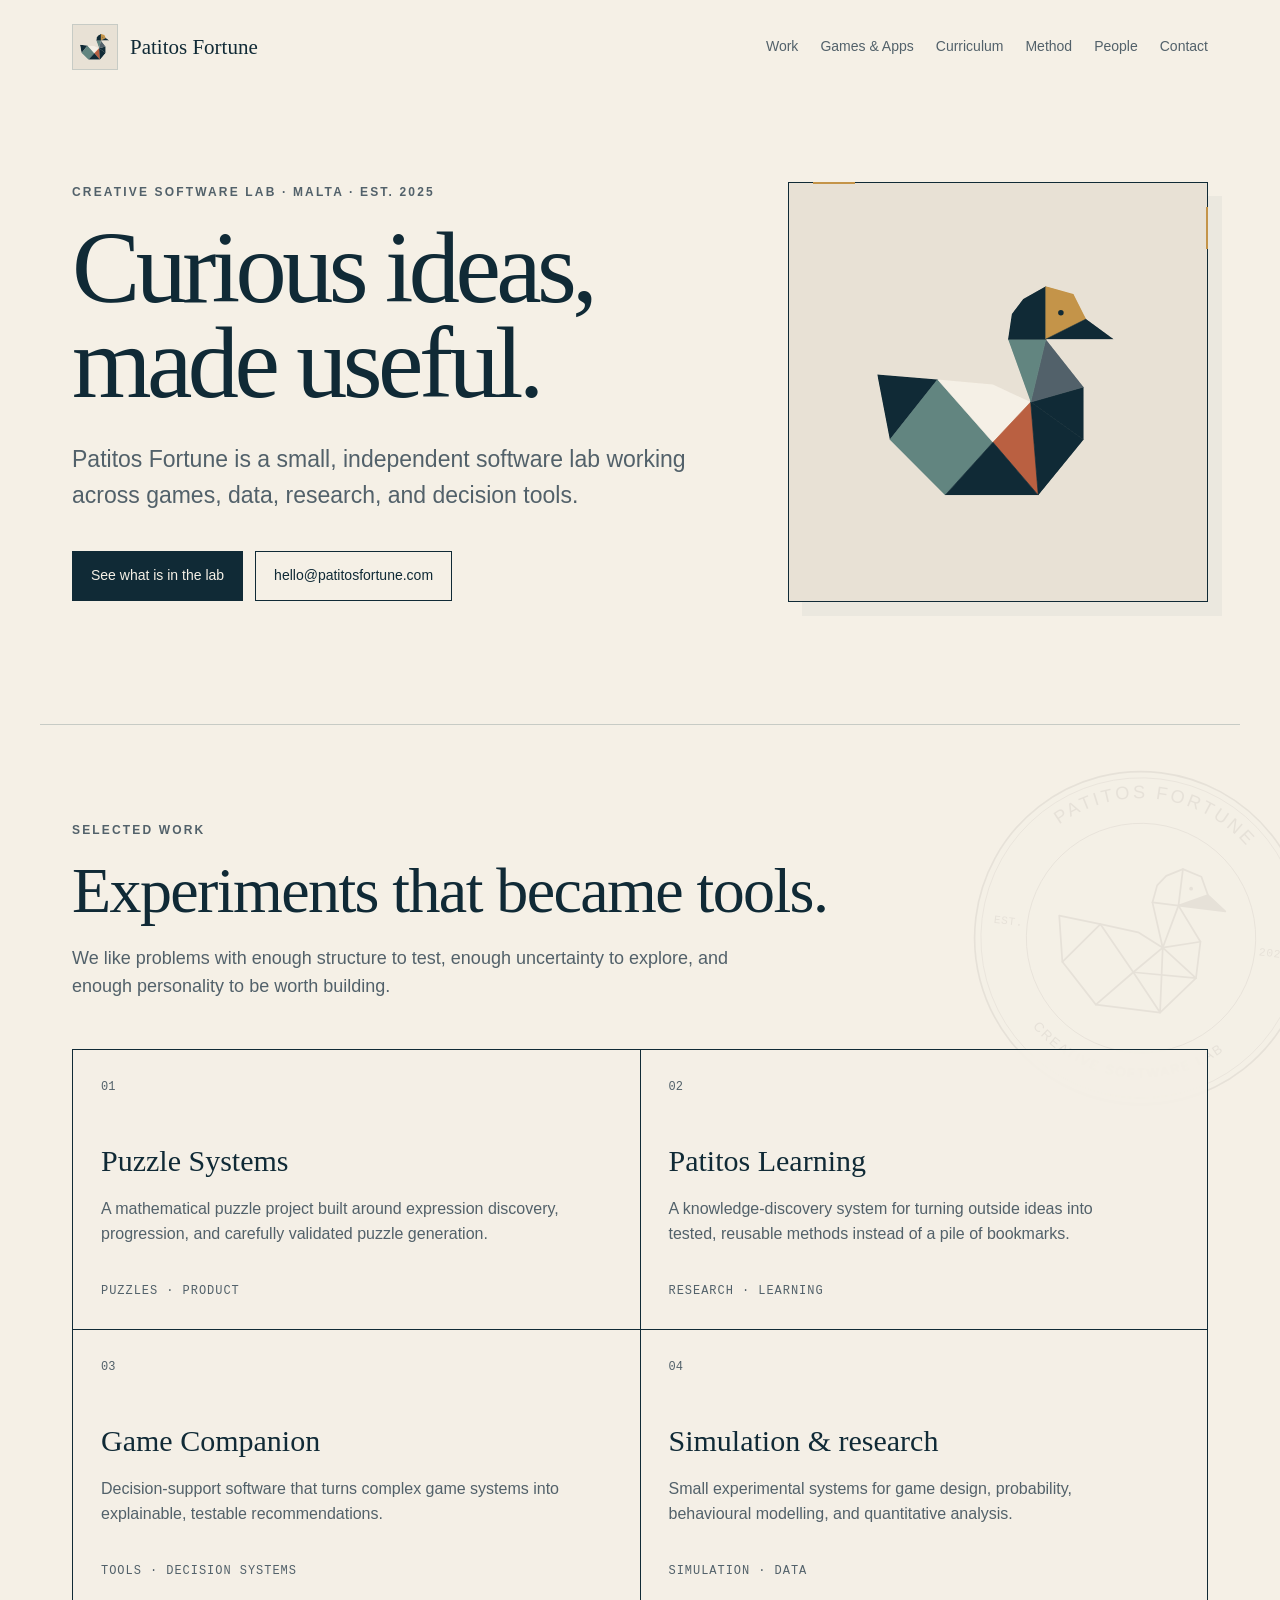
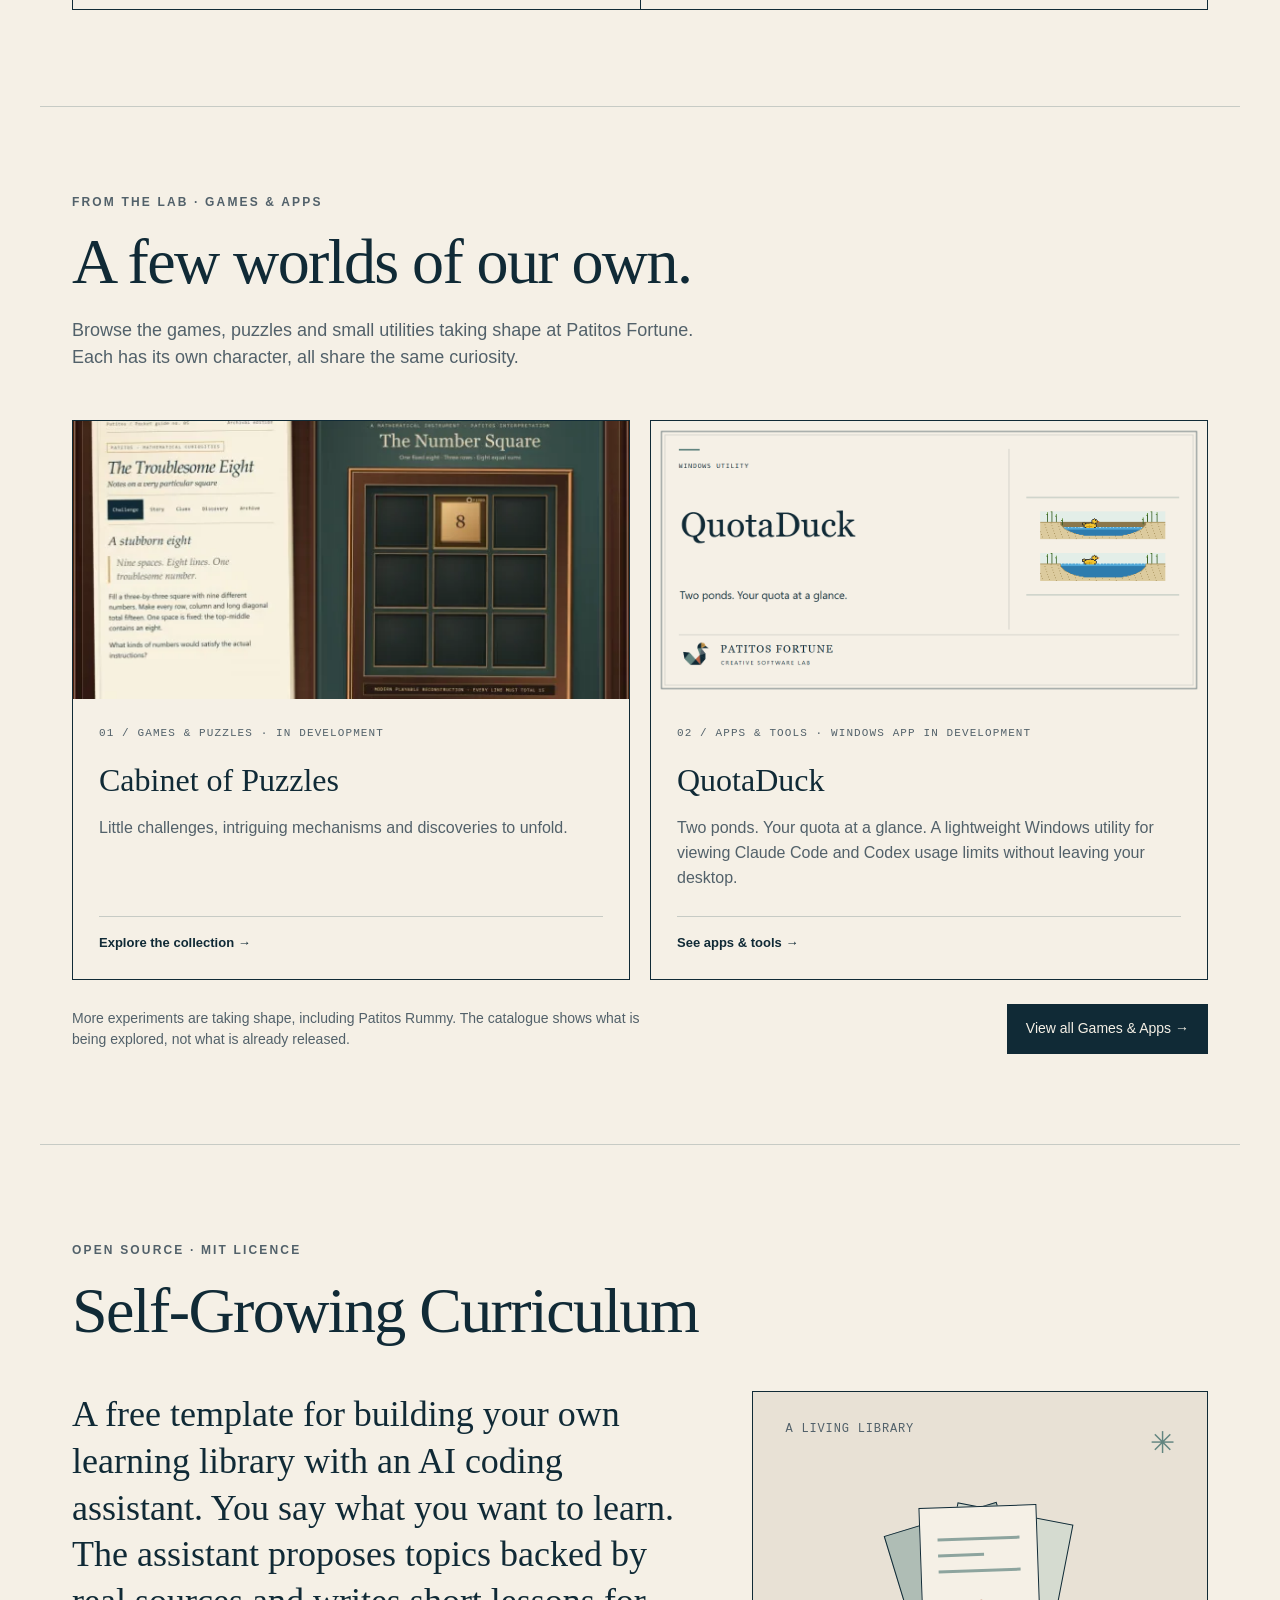
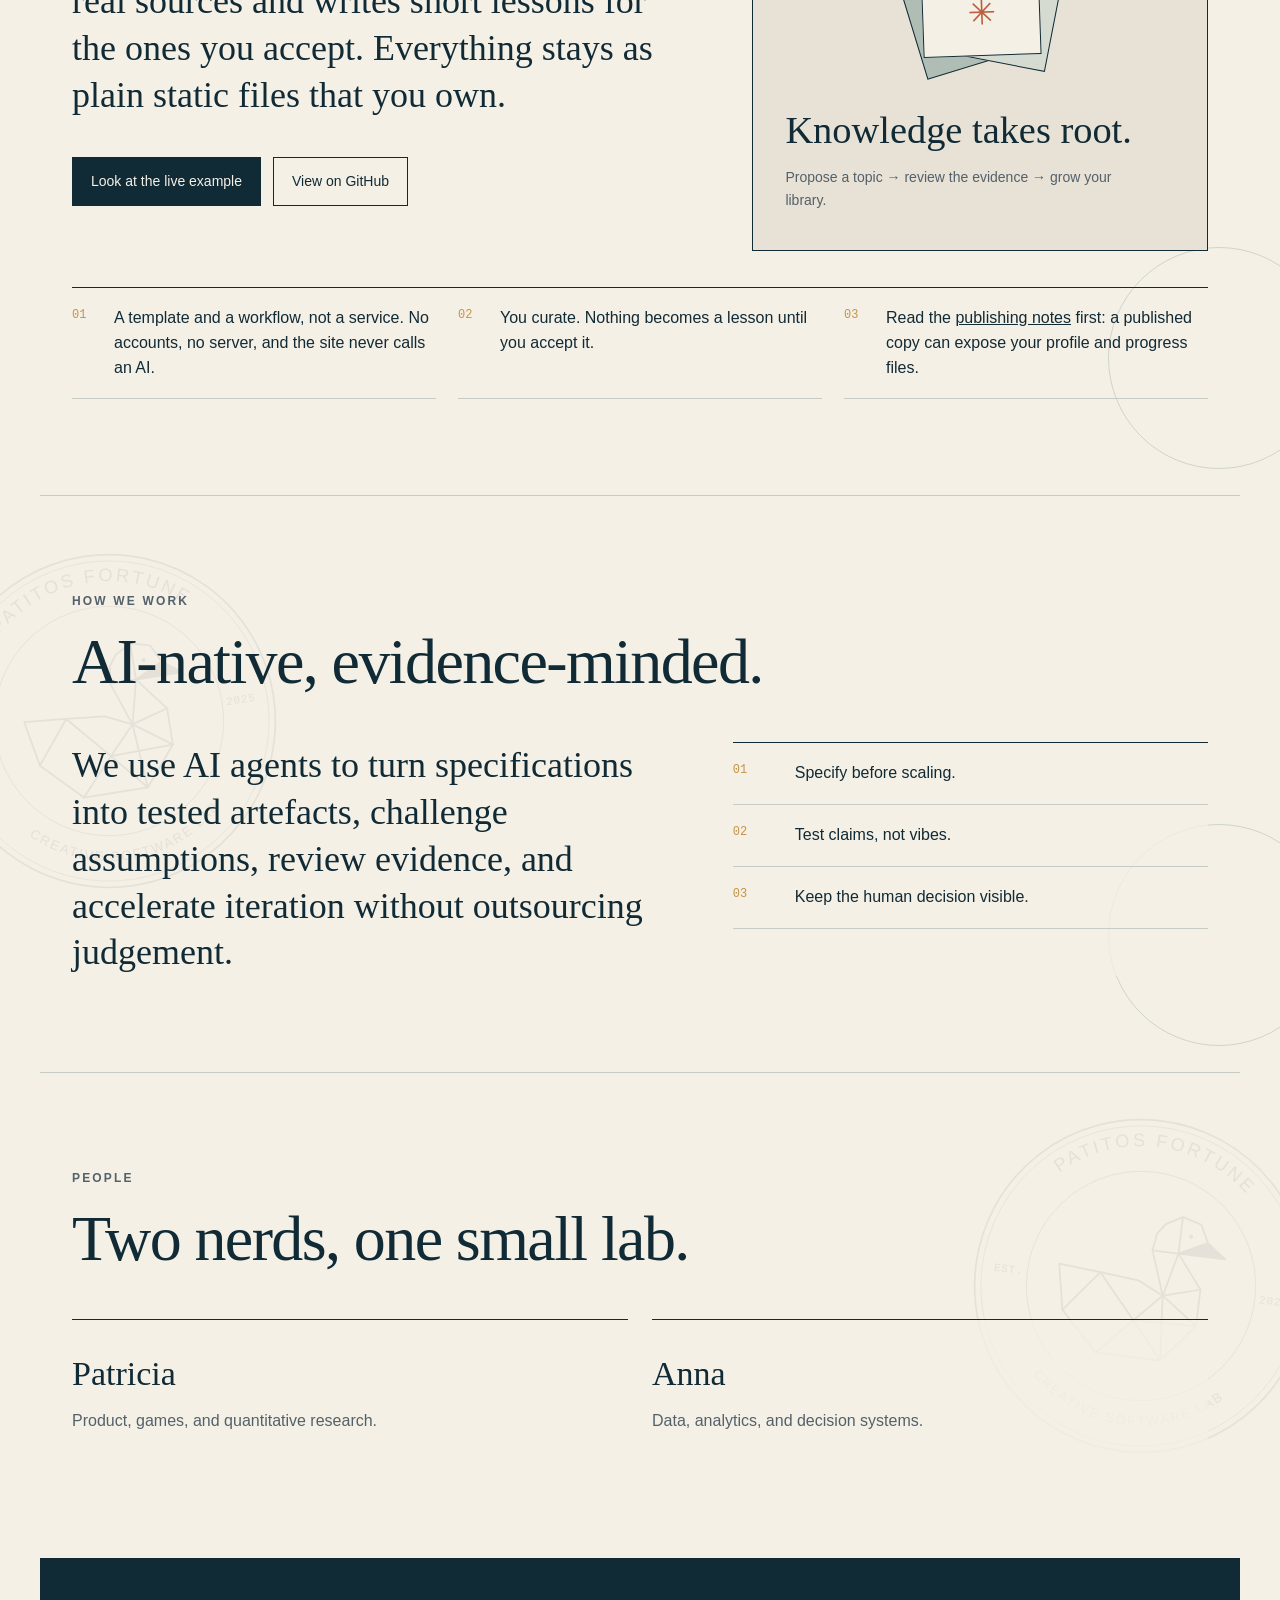
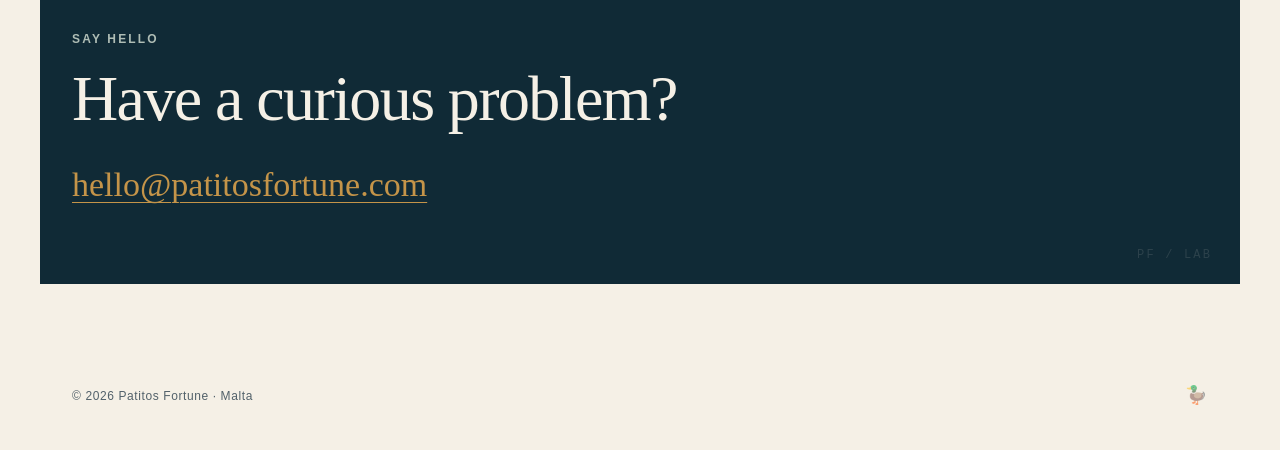
==== index.html @ 30dcc767 "M2-B: project artwork on Games & Apps cards, Windows-specific QuotaDuck wording - Replace the CSS pl" ====
<!DOCTYPE html>
<html lang="en">
<head>
    <meta charset="UTF-8">
    <meta name="viewport" content="width=device-width, initial-scale=1.0">
    <meta name="description" content="Patitos Fortune is a small independent software lab exploring curious ideas and turning them into useful software.">
    <meta name="theme-color" content="#F5F0E6">

    <title>Patitos Fortune — Creative Software Lab</title>

    <link rel="icon" href="assets/geometric-duck.svg" type="image/svg+xml">
    <link rel="stylesheet" href="style.css">
</head>

<body>
    <a class="skip-link" href="#top">Skip to content</a>

    <header class="site-header">
        <a class="brand" href="#top" aria-label="Patitos Fortune home">
            <span class="brand-mark">
                <img src="assets/geometric-duck.svg" alt="" width="48" height="48">
            </span>
            <span>Patitos Fortune</span>
        </a>

        <nav aria-label="Primary navigation">
            <a href="#work">Work</a>
            <a href="games/">Games &amp; Apps</a>
            <a href="#curriculum">Curriculum</a>
            <a href="#method">Method</a>
            <a href="#people">People</a>
            <a href="mailto:hello@patitosfortune.com">Contact</a>
        </nav>
    </header>

    <main id="top">
        <section class="hero">
            <div class="hero-copy">
                <p class="eyebrow">Creative Software Lab · Malta · Est. 2025</p>

                <h1>Curious ideas,<br>made useful.</h1>

                <p class="lede">
                    Patitos Fortune is a small, independent software lab working across
                    games, data, research, and decision tools.
                </p>

                <div class="hero-actions">
                    <a class="button primary" href="#work">See what is in the lab</a>
                    <a class="button secondary" href="mailto:hello@patitosfortune.com">hello@patitosfortune.com</a>
                </div>
            </div>

            <div class="hero-mark" aria-hidden="true">
                <img src="assets/geometric-duck.svg" alt="" width="320" height="320">
            </div>
        </section>

        <section class="section section-branded" id="work">
            <img class="section-stamp" src="assets/round-stamp.svg" alt="" aria-hidden="true">

            <div class="section-heading">
                <p class="eyebrow">Selected work</p>
                <h2>Experiments that became tools.</h2>
                <p>
                    We like problems with enough structure to test, enough uncertainty to explore,
                    and enough personality to be worth building.
                </p>
            </div>

            <div class="project-grid">
                <article class="project-card">
                    <span class="project-index">01</span>
                    <h3>Puzzle Systems</h3>
                    <p>
                        A mathematical puzzle project built around expression discovery,
                        progression, and carefully validated puzzle generation.
                    </p>
                    <span class="project-tag">Puzzles · Product</span>
                </article>

                <article class="project-card">
                    <span class="project-index">02</span>
                    <h3>Patitos Learning</h3>
                    <p>
                        A knowledge-discovery system for turning outside ideas into
                        tested, reusable methods instead of a pile of bookmarks.
                    </p>
                    <span class="project-tag">Research · Learning</span>
                </article>

                <article class="project-card">
                    <span class="project-index">03</span>
                    <h3>Game Companion</h3>
                    <p>
                        Decision-support software that turns complex game systems into
                        explainable, testable recommendations.
                    </p>
                    <span class="project-tag">Tools · Decision systems</span>
                </article>

                <article class="project-card">
                    <span class="project-index">04</span>
                    <h3>Simulation &amp; research</h3>
                    <p>
                        Small experimental systems for game design, probability,
                        behavioural modelling, and quantitative analysis.
                    </p>
                    <span class="project-tag">Simulation · Data</span>
                </article>
            </div>
        </section>

        <section class="section product-feature" id="products" aria-labelledby="product-feature-title">
            <div class="section-heading">
                <p class="eyebrow">From the lab · Games &amp; apps</p>
                <h2 id="product-feature-title">A few worlds of our own.</h2>
                <p>
                    Browse the games, puzzles and small utilities taking shape at Patitos Fortune.
                    Each has its own character, all share the same curiosity.
                </p>
            </div>

            <div class="feature-grid">
                <a class="feature-card" href="games/#games">
                    <div class="feature-art">
                        <img src="assets/projects/cabinet-of-puzzles/cabinet-booklet-board-560x280.webp"
                             srcset="assets/projects/cabinet-of-puzzles/cabinet-booklet-board-560x280.webp 560w, assets/projects/cabinet-of-puzzles/cabinet-booklet-board-1120x560.webp 1120w"
                             sizes="(max-width: 560px) 100vw, (max-width: 1200px) 50vw, 560px"
                             width="1120" height="560" loading="lazy" decoding="async" alt="">
                    </div>
                    <div class="feature-body">
                        <span class="feature-meta">01 / Games &amp; puzzles · In development</span>
                        <h3>Cabinet of Puzzles</h3>
                        <p>Little challenges, intriguing mechanisms and discoveries to unfold.</p>
                        <span class="feature-action">Explore the collection <span aria-hidden="true">→</span></span>
                    </div>
                </a>

                <a class="feature-card" href="games/#tools">
                    <div class="feature-art">
                        <img src="assets/projects/quotaduck/quotaduck-social.png"
                             width="1280" height="640" loading="lazy" decoding="async" alt="">
                    </div>
                    <div class="feature-body">
                        <span class="feature-meta">02 / Apps &amp; tools · Windows app in development</span>
                        <h3>QuotaDuck</h3>
                        <p>Two ponds. Your quota at a glance. A lightweight Windows utility for viewing Claude Code and Codex usage limits without leaving your desktop.</p>
                        <span class="feature-action">See apps &amp; tools <span aria-hidden="true">→</span></span>
                    </div>
                </a>
            </div>

            <div class="feature-footer">
                <p>
                    More experiments are taking shape, including Patitos Rummy. The catalogue shows
                    what is being explored, not what is already released.
                </p>
                <a class="button primary" href="games/">View all Games &amp; Apps <span aria-hidden="true">&nbsp;→</span></a>
            </div>
        </section>

        <section class="section section-branded method curriculum-section" id="curriculum">
            <div class="section-heading">
                <p class="eyebrow">Open source · MIT licence</p>
                <h2>Self-Growing Curriculum</h2>
            </div>

            <div class="curriculum-layout">
                <div>
                    <p class="method-lede">
                        A free template for building your own learning library with an AI coding
                        assistant. You say what you want to learn. The assistant proposes topics
                        backed by real sources and writes short lessons for the ones you accept.
                        Everything stays as plain static files that you own.
                    </p>

                    <div class="hero-actions">
                        <a class="button primary" href="https://patitosfortune.github.io/self-growing-personal-curriculum/" rel="noopener">Look at the live example</a>
                        <a class="button secondary" href="https://github.com/PatitosFortune/self-growing-personal-curriculum" rel="noopener">View on GitHub</a>
                    </div>
                </div>

                <div class="curriculum-art">
                    <div class="curriculum-art-header">
                        <span class="curriculum-overline">A living library</span>
                        <span class="curriculum-leaf" aria-hidden="true">✳</span>
                    </div>
                    <div class="curriculum-motif" aria-hidden="true">
                        <span class="motif-page page-back"></span>
                        <span class="motif-page page-middle"></span>
                        <span class="motif-page page-front">
                            <span class="motif-rule"></span>
                            <span class="motif-rule short"></span>
                            <span class="motif-rule"></span>
                            <span class="motif-seed">✳</span>
                        </span>
                    </div>
                    <p class="curriculum-art-title">Knowledge takes root.</p>
                    <p class="curriculum-art-subtitle">Propose a topic <span aria-hidden="true">→</span> review the evidence <span aria-hidden="true">→</span> grow your library.</p>
                </div>

                <div class="method-notes" aria-label="What to expect">
                    <div>
                        <span>01</span>
                        <p>A template and a workflow, not a service. No accounts, no server, and the site never calls an AI.</p>
                    </div>
                    <div>
                        <span>02</span>
                        <p>You curate. Nothing becomes a lesson until you accept it.</p>
                    </div>
                    <div>
                        <span>03</span>
                        <p>Read the <a href="https://github.com/PatitosFortune/self-growing-personal-curriculum/blob/main/docs/publishing.md" rel="noopener">publishing notes</a> first: a published copy can expose your profile and progress files.</p>
                    </div>
                </div>
            </div>
        </section>

        <section class="section section-branded method" id="method">
            <img class="section-stamp section-stamp-left" src="assets/round-stamp.svg" alt="" aria-hidden="true">

            <div class="section-heading">
                <p class="eyebrow">How we work</p>
                <h2>AI-native, evidence-minded.</h2>
            </div>

            <div class="method-layout">
                <p class="method-lede">
                    We use AI agents to turn specifications into tested artefacts,
                    challenge assumptions, review evidence, and accelerate iteration
                    without outsourcing judgement.
                </p>

                <div class="method-notes" aria-label="Working principles">
                    <div>
                        <span>01</span>
                        <p>Specify before scaling.</p>
                    </div>
                    <div>
                        <span>02</span>
                        <p>Test claims, not vibes.</p>
                    </div>
                    <div>
                        <span>03</span>
                        <p>Keep the human decision visible.</p>
                    </div>
                </div>
            </div>
        </section>

        <section class="section section-branded people" id="people">
            <img class="section-stamp" src="assets/round-stamp.svg" alt="" aria-hidden="true">

            <div class="section-heading">
                <p class="eyebrow">People</p>
                <h2>Two nerds, one small lab.</h2>
            </div>

            <div class="people-grid">
                <article>
                    <h3>Patricia</h3>
                    <p>Product, games, and quantitative research.</p>
                </article>

                <article>
                    <h3>Anna</h3>
                    <p>Data, analytics, and decision systems.</p>
                </article>
            </div>
        </section>

        <section class="contact-band">
            <p class="eyebrow">Say hello</p>
            <h2>Have a curious problem?</h2>
            <a href="mailto:hello@patitosfortune.com">hello@patitosfortune.com</a>
        </section>
    </main>

    <footer>
        <span>© 2026 Patitos Fortune · Malta</span>
        <a class="hatch-link" href="hatch/" aria-label="Visit the original Patitos Fortune launch page" title="The original hatchling">🦆</a>
    </footer>

    <!-- Cloudflare Web Analytics -->
    <script
        type="module"
        src="https://static.cloudflareinsights.com/beacon.min.js"
        data-cf-beacon='{"token": "70a8d113a5ee4e5bb79f6a483252250e"}'>
    </script>
    <!-- End Cloudflare Web Analytics -->
</body>
</html>
---- style.css ----
:root {
    --ink: #102A36;
    --paper: #F5F0E6;
    --sage: #628580;
    --mist: #AFBDB5;
    --ochre: #C49449;
    --rust: #BA6041;
    --slate: #52616A;
    --rule: #C7CBC5;
    --paper-deep: #E8E1D5;
}

* {
    box-sizing: border-box;
}

html {
    scroll-behavior: smooth;
}

body {
    margin: 0;
    background: var(--paper);
    color: var(--ink);
    font-family: "Segoe UI", Arial, Helvetica, sans-serif;
    line-height: 1.55;
}

a {
    color: inherit;
}

a:focus-visible {
    outline: 3px solid var(--rust);
    outline-offset: 4px;
}

.skip-link {
    position: absolute;
    top: -90px;
    left: 12px;
    z-index: 10;
    padding: 12px;
    background: var(--paper);
}

.skip-link:focus {
    top: 12px;
}

.site-header {
    max-width: 1200px;
    margin: 0 auto;
    padding: 24px 32px;
    display: flex;
    align-items: center;
    justify-content: space-between;
    gap: 24px;
}

.brand {
    display: inline-flex;
    align-items: center;
    gap: 12px;
    text-decoration: none;
    font-family: Georgia, "Times New Roman", serif;
    font-size: 21px;
}

.brand-mark {
    width: 46px;
    height: 46px;
    display: grid;
    place-items: center;
    background: var(--paper-deep);
    border: 1px solid var(--rule);
}

.brand img {
    width: 40px;
    height: 40px;
}

nav {
    display: flex;
    flex-wrap: wrap;
    justify-content: flex-end;
    gap: 22px;
}

nav a {
    text-decoration: none;
    color: var(--slate);
    font-size: 14px;
}

nav a:hover,
nav a:focus-visible,
nav a[aria-current="page"] {
    color: var(--ink);
}

nav a[aria-current="page"] {
    text-decoration: underline;
    text-decoration-thickness: 1px;
    text-underline-offset: 6px;
}

main {
    overflow: hidden;
}

.hero {
    max-width: 1200px;
    min-height: 70vh;
    margin: 0 auto;
    padding: 76px 32px 110px;
    display: grid;
    grid-template-columns: minmax(0, 1.15fr) minmax(300px, 0.85fr);
    align-items: center;
    gap: 64px;
}

.eyebrow {
    margin: 0 0 18px;
    color: var(--slate);
    font-size: 12px;
    font-weight: 600;
    letter-spacing: 0.18em;
    text-transform: uppercase;
}

h1,
h2,
h3 {
    font-family: Georgia, "Times New Roman", serif;
    font-weight: 400;
}

h1 {
    max-width: 780px;
    margin: 0;
    font-size: clamp(58px, 8vw, 108px);
    line-height: 0.93;
    letter-spacing: -0.045em;
}

.lede {
    max-width: 660px;
    margin: 32px 0 0;
    color: var(--slate);
    font-size: clamp(18px, 2vw, 23px);
}

.hero-actions {
    margin-top: 38px;
    display: flex;
    flex-wrap: wrap;
    gap: 12px;
}

.button {
    min-height: 48px;
    padding: 13px 18px;
    display: inline-flex;
    align-items: center;
    justify-content: center;
    border: 1px solid var(--ink);
    text-decoration: none;
    font-size: 14px;
    transition: transform 140ms ease, background 140ms ease;
}

.button:hover,
.button:focus-visible {
    transform: translateY(-2px);
}

.button.primary {
    background: var(--ink);
    color: var(--paper);
}

.button.secondary {
    background: transparent;
}

.hero-mark {
    justify-self: end;
    width: min(100%, 420px);
    padding: clamp(26px, 4vw, 48px);
    display: grid;
    place-items: center;
    aspect-ratio: 1 / 1;
    border: 1px solid var(--ink);
    background: var(--paper-deep);
    position: relative;
    box-shadow: 14px 14px 0 rgba(16, 42, 54, 0.04);
}

.hero-mark::before,
.hero-mark::after {
    content: "";
    position: absolute;
    background: var(--ochre);
}

.hero-mark::before {
    width: 42px;
    height: 2px;
    top: -1px;
    left: 24px;
}

.hero-mark::after {
    width: 2px;
    height: 42px;
    top: 24px;
    right: -1px;
}

.hero-mark img {
    width: 100%;
    height: auto;
    display: block;
}

.section {
    max-width: 1200px;
    margin: 0 auto;
    padding: 96px 32px;
    border-top: 1px solid var(--rule);
    position: relative;
}

.section-branded {
    isolation: isolate;
}

.section-branded > *:not(.section-stamp) {
    position: relative;
    z-index: 1;
}

.section-stamp {
    position: absolute;
    z-index: 0;
    width: clamp(220px, 28vw, 360px);
    height: auto;
    right: -80px;
    top: 34px;
    opacity: 0.065;
    pointer-events: none;
    transform: rotate(7deg);
    filter: grayscale(1);
}

.section-stamp-left {
    right: auto;
    left: -110px;
    top: 46px;
    transform: rotate(-9deg);
}

.section-heading {
    max-width: 760px;
    margin-bottom: 48px;
}

.section-heading h2,
.contact-band h2 {
    margin: 0;
    font-size: clamp(38px, 5vw, 64px);
    line-height: 1.02;
    letter-spacing: -0.025em;
}

.section-heading > p:last-child {
    max-width: 660px;
    margin: 22px 0 0;
    color: var(--slate);
    font-size: 18px;
}

.project-grid {
    display: grid;
    grid-template-columns: repeat(2, minmax(0, 1fr));
    border-top: 1px solid var(--ink);
    border-left: 1px solid var(--ink);
    background: rgba(245, 240, 230, 0.84);
}

.project-card {
    min-height: 280px;
    padding: 28px;
    display: flex;
    flex-direction: column;
    border-right: 1px solid var(--ink);
    border-bottom: 1px solid var(--ink);
    backdrop-filter: blur(1px);
}

.project-index,
.project-tag {
    color: var(--slate);
    font-family: Consolas, "Liberation Mono", monospace;
    font-size: 12px;
}

.project-card h3 {
    margin: 42px 0 12px;
    font-size: 30px;
}

.project-card p {
    max-width: 470px;
    margin: 0;
    color: var(--slate);
}

.project-tag {
    margin-top: auto;
    padding-top: 28px;
    text-transform: uppercase;
    letter-spacing: 0.08em;
}

.method {
    position: relative;
}

.method::after {
    content: "";
    position: absolute;
    width: 220px;
    height: 220px;
    right: -90px;
    bottom: 26px;
    border: 1px solid var(--mist);
    border-radius: 50%;
    opacity: 0.55;
}

.method-layout {
    display: grid;
    grid-template-columns: 1.1fr 0.9fr;
    gap: 80px;
}

.method-lede {
    margin: 0;
    font-family: Georgia, "Times New Roman", serif;
    font-size: clamp(24px, 3vw, 36px);
    line-height: 1.3;
}

.method-notes {
    border-top: 1px solid var(--ink);
    background: rgba(245, 240, 230, 0.78);
}

.method-notes div {
    padding: 18px 0;
    display: grid;
    grid-template-columns: 48px 1fr;
    gap: 14px;
    border-bottom: 1px solid var(--rule);
}

.method-notes span {
    font-family: Consolas, "Liberation Mono", monospace;
    color: var(--ochre);
    font-size: 12px;
}

.method-notes p {
    margin: 0;
}

.people-grid {
    display: grid;
    grid-template-columns: repeat(2, minmax(0, 1fr));
    gap: 24px;
}

.people-grid article {
    padding: 28px 0;
    border-top: 1px solid var(--ink);
    background: rgba(245, 240, 230, 0.72);
}

.people-grid h3 {
    margin: 0 0 8px;
    font-size: 34px;
}

.people-grid p {
    margin: 0;
    color: var(--slate);
}

.contact-band {
    max-width: 1200px;
    margin: 0 auto 72px;
    padding: 72px 32px;
    background: var(--ink);
    color: var(--paper);
    position: relative;
}

.contact-band::after {
    content: "PF / LAB";
    position: absolute;
    right: 28px;
    bottom: 20px;
    color: rgba(245, 240, 230, 0.12);
    font-family: Consolas, "Liberation Mono", monospace;
    font-size: 12px;
    letter-spacing: 0.18em;
}

.contact-band .eyebrow {
    color: var(--mist);
}

.contact-band a {
    display: inline-block;
    margin-top: 28px;
    color: var(--ochre);
    font-family: Georgia, "Times New Roman", serif;
    font-size: clamp(22px, 3vw, 34px);
    text-decoration-thickness: 1px;
    text-underline-offset: 6px;
}

footer {
    max-width: 1200px;
    margin: 0 auto;
    padding: 26px 32px 40px;
    display: flex;
    align-items: center;
    justify-content: space-between;
    gap: 18px;
    color: var(--slate);
    font-size: 12px;
    letter-spacing: 0.05em;
}

.hatch-link {
    text-decoration: none;
    font-size: 18px;
    opacity: 0.55;
    transition: opacity 140ms ease, transform 140ms ease;
}

.hatch-link:hover,
.hatch-link:focus-visible {
    opacity: 1;
    transform: rotate(-6deg) translateY(-1px);
}

@media (max-width: 820px) {
    .site-header {
        align-items: flex-start;
        padding: 20px;
    }

    nav {
        gap: 12px 16px;
    }

    .hero {
        min-height: auto;
        padding: 58px 20px 80px;
        grid-template-columns: 1fr;
        gap: 50px;
    }

    .hero-mark {
        justify-self: stretch;
        max-width: 420px;
    }

    .section {
        padding: 72px 20px;
    }

    .project-grid,
    .people-grid,
    .method-layout {
        grid-template-columns: 1fr;
    }

    .method-layout {
        gap: 44px;
    }

    .section-stamp {
        width: 230px;
        right: -105px;
        top: 30px;
    }

    .section-stamp-left {
        left: -115px;
        right: auto;
    }

    .contact-band {
        margin-bottom: 44px;
        padding: 56px 20px;
    }

    footer {
        padding: 22px 20px 34px;
    }
}

@media (max-width: 560px) {
    .site-header {
        flex-direction: column;
    }

    nav {
        width: 100%;
        justify-content: flex-start;
    }

    h1 {
        font-size: clamp(52px, 18vw, 76px);
    }

    .button {
        width: 100%;
    }

    .project-card {
        min-height: 250px;
    }
}

@media (prefers-reduced-motion: reduce) {
    html {
        scroll-behavior: auto;
    }

    *,
    *::before,
    *::after {
        transition-duration: 0.01ms !important;
    }
}

/* Games & Apps homepage preview */
.product-feature {
    padding-top: 86px;
    padding-bottom: 90px;
}

.feature-grid {
    display: grid;
    grid-template-columns: repeat(2, minmax(0, 1fr));
    gap: 20px;
}

.feature-card {
    min-width: 0;
    display: flex;
    flex-direction: column;
    border: 1px solid var(--ink);
    background: var(--paper);
    color: var(--ink);
    text-decoration: none;
    transition: transform 150ms ease, box-shadow 150ms ease;
}

.feature-card:hover,
.feature-card:focus-visible {
    transform: translateY(-3px);
    box-shadow: 6px 6px 0 rgba(16, 42, 54, 0.12);
}

.feature-art {
    position: relative;
    aspect-ratio: 2 / 1;
    overflow: hidden;
    background: var(--paper-deep);
}

.feature-art img {
    display: block;
    width: 100%;
    height: 100%;
    object-fit: cover;
}

.feature-body {
    padding: 26px;
    flex: 1;
    display: flex;
    flex-direction: column;
}

.feature-meta {
    color: var(--slate);
    font-family: Consolas, "Liberation Mono", monospace;
    font-size: 11px;
    letter-spacing: 0.1em;
    text-transform: uppercase;
}

.feature-body h3 {
    margin: 14px 0 10px;
    font-size: 32px;
}

.feature-body p {
    margin: 0 0 26px;
    color: var(--slate);
}

.feature-action {
    margin-top: auto;
    padding-top: 16px;
    border-top: 1px solid var(--rule);
    font-size: 13px;
    font-weight: 600;
}

.feature-footer {
    margin-top: 24px;
    display: flex;
    align-items: center;
    justify-content: space-between;
    gap: 28px;
}

.feature-footer p {
    max-width: 600px;
    margin: 0;
    color: var(--slate);
    font-size: 14px;
}

/* Self-Growing Curriculum visual panel */
.curriculum-layout {
    display: grid;
    grid-template-columns: minmax(0, 1.15fr) minmax(0, 0.85fr);
    gap: 36px 64px;
    align-items: start;
}

.curriculum-layout > div:first-child {
    grid-column: 1;
    grid-row: 1;
}

.curriculum-art {
    grid-column: 2;
    grid-row: 1;
    min-height: 460px;
    padding: 28px 32px;
    display: flex;
    flex-direction: column;
    position: relative;
    overflow: hidden;
    border: 1px solid var(--ink);
    background: var(--paper-deep);
}

.curriculum-art-header {
    display: flex;
    align-items: flex-start;
    justify-content: space-between;
    gap: 12px;
}

.curriculum-overline {
    color: var(--slate);
    font-family: Consolas, "Liberation Mono", monospace;
    font-size: 12px;
    letter-spacing: 0.07em;
    text-transform: uppercase;
}

.curriculum-leaf {
    color: var(--sage);
    font-family: Georgia, serif;
    font-size: 30px;
}

.curriculum-motif {
    width: min(78%, 240px);
    height: 180px;
    margin: 34px auto 28px;
    position: relative;
}

.motif-page {
    position: absolute;
    top: 5px;
    left: calc(50% - 59px);
    display: block;
    width: 118px;
    height: 150px;
    border: 1px solid var(--ink);
    background: var(--paper);
}

.page-back {
    background: var(--mist);
    transform: rotate(-17deg) translate(-20px, 4px);
}

.page-middle {
    background: #D5DBD0;
    transform: rotate(11deg) translate(22px, 2px);
}

.page-front {
    padding: 30px 17px;
    transform: rotate(-2deg);
}

.motif-rule {
    display: block;
    height: 3px;
    margin-bottom: 13px;
    background: var(--sage);
    opacity: 0.7;
}

.motif-rule.short {
    width: 56%;
}

.motif-seed {
    display: block;
    padding-top: 2px;
    color: var(--rust);
    font-size: 34px;
    text-align: center;
}

.curriculum-art-title {
    margin: 0 0 14px;
    font-family: Georgia, "Times New Roman", serif;
    font-size: clamp(29px, 3vw, 40px);
    line-height: 1.12;
}

.curriculum-art-subtitle {
    max-width: 340px;
    margin: 0;
    color: var(--slate);
    font-size: 14px;
    line-height: 1.65;
}

.curriculum-layout .method-notes {
    grid-column: 1 / -1;
    grid-row: 2;
    display: grid;
    grid-template-columns: repeat(3, minmax(0, 1fr));
    gap: 22px;
    border-top: 1px solid var(--ink);
    background: transparent;
}

.curriculum-layout .method-notes > div {
    grid-template-columns: 28px 1fr;
    align-content: start;
}

@media (max-width: 820px) {
    .feature-footer {
        flex-direction: column;
        align-items: flex-start;
    }

    .curriculum-layout {
        grid-template-columns: 1fr;
        gap: 38px;
    }

    .curriculum-layout > div:first-child,
    .curriculum-art,
    .curriculum-layout .method-notes {
        grid-column: 1;
        grid-row: auto;
    }

    .curriculum-art {
        min-height: 370px;
    }

    .curriculum-layout .method-notes {
        grid-template-columns: 1fr;
        gap: 0;
    }

    .curriculum-layout .method-notes > div {
        padding: 16px 0;
    }
}

@media (max-width: 560px) {
    .feature-grid {
        grid-template-columns: 1fr;
    }

    .feature-footer .button {
        width: 100%;
    }

    .product-feature {
        padding-top: 72px;
        padding-bottom: 72px;
    }

    .curriculum-art {
        min-height: 390px;
        padding: 24px;
    }
}
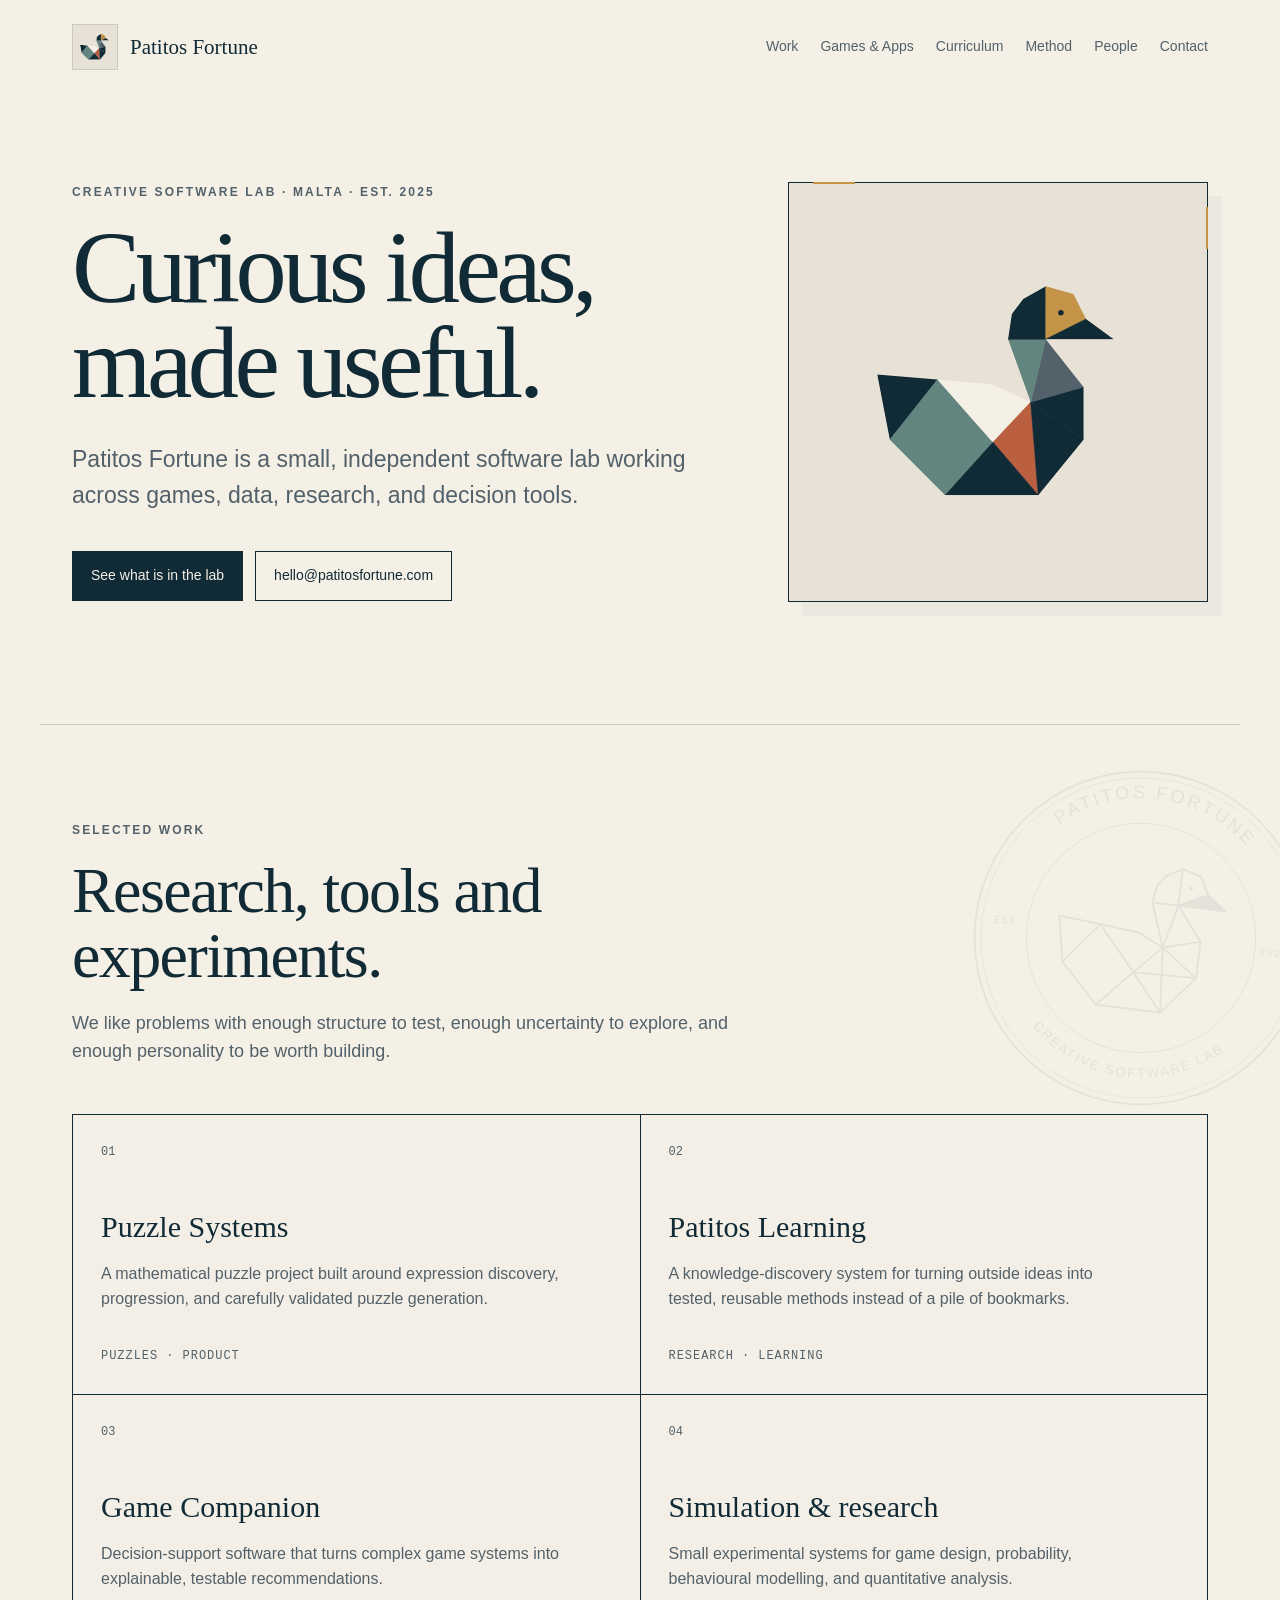
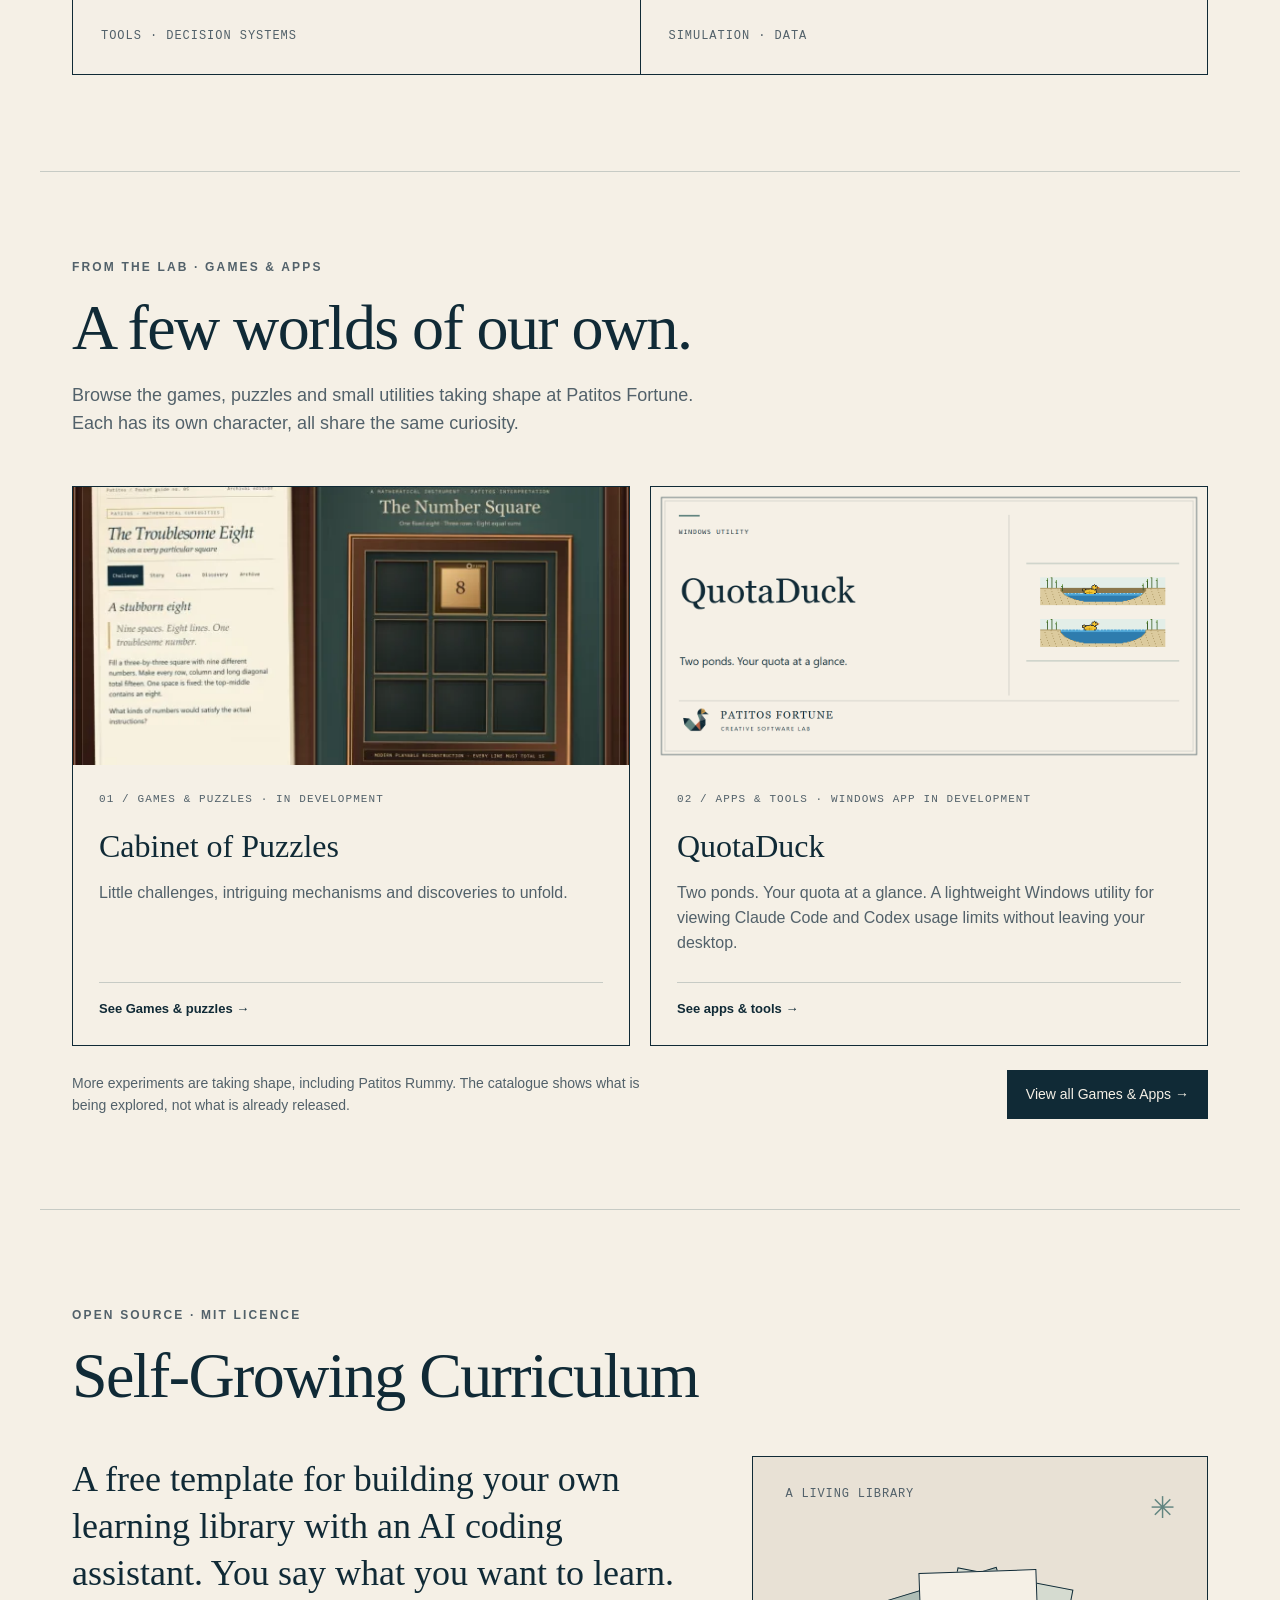
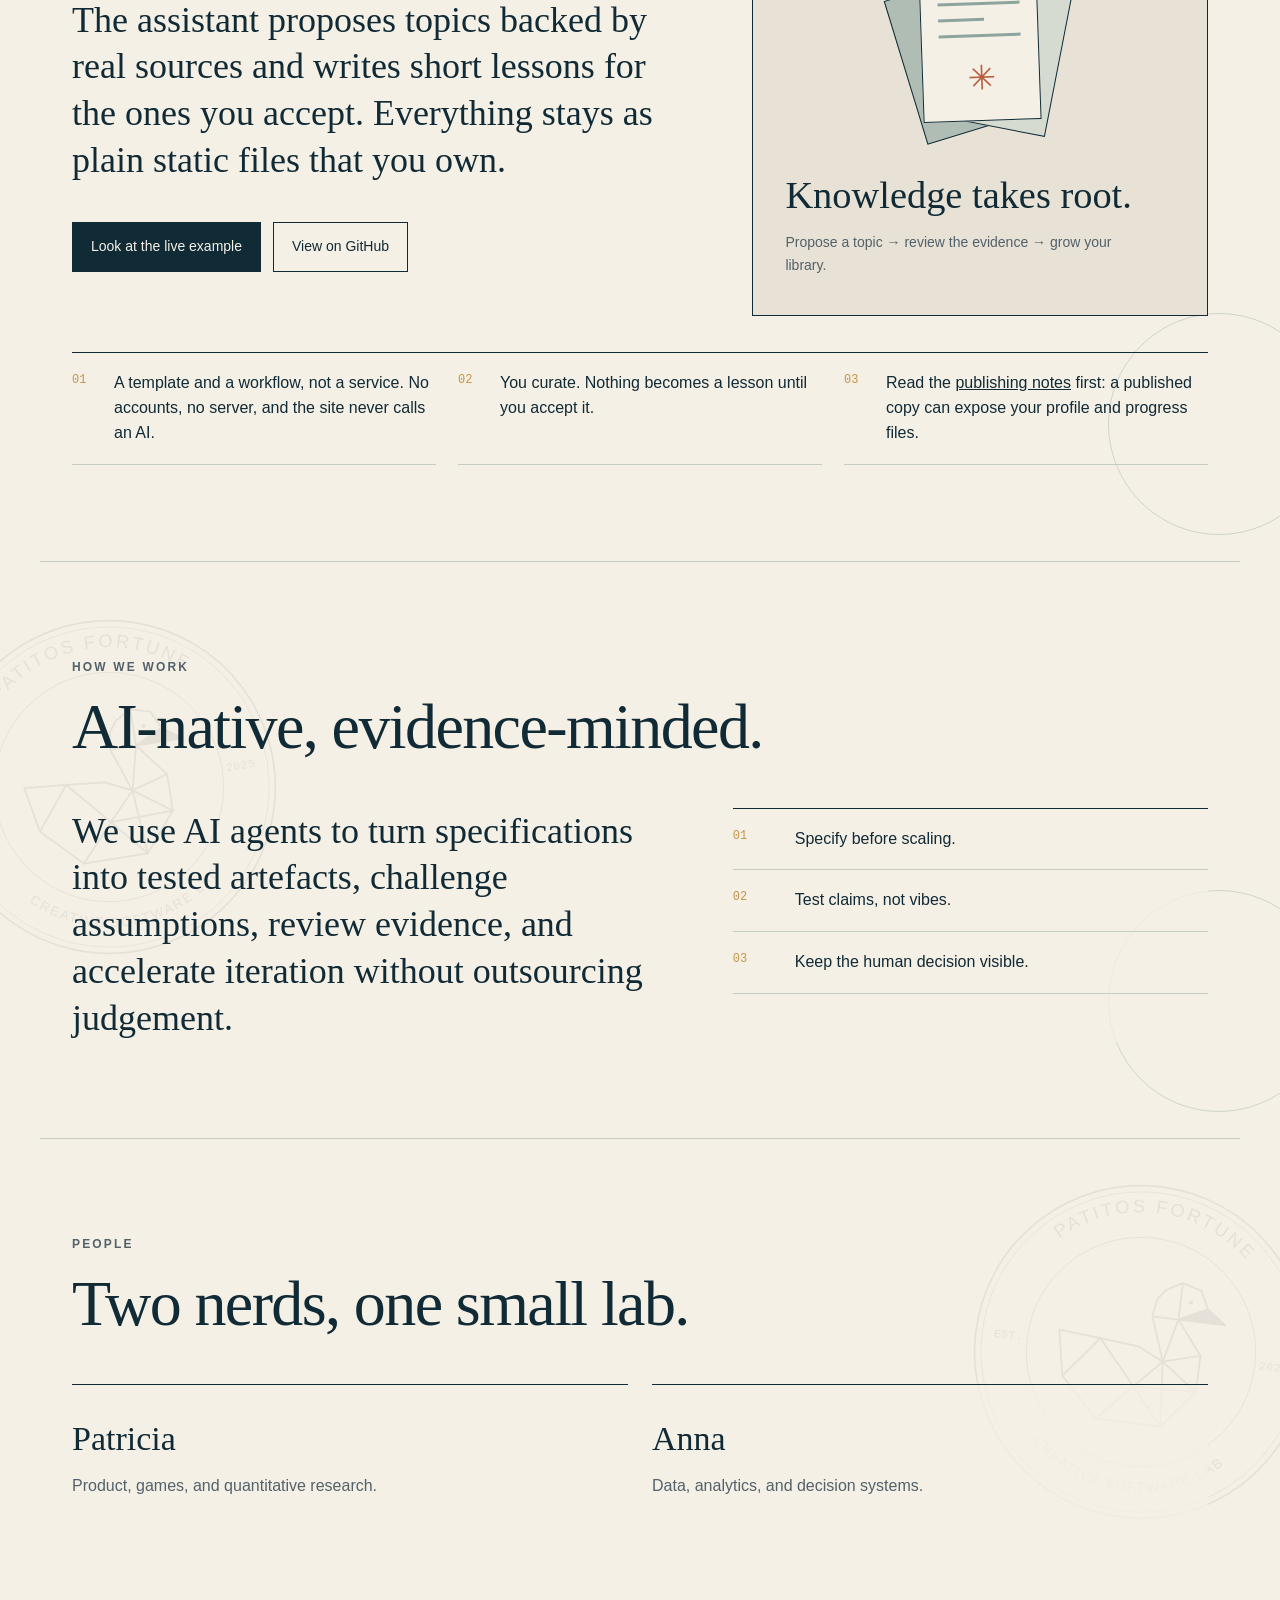
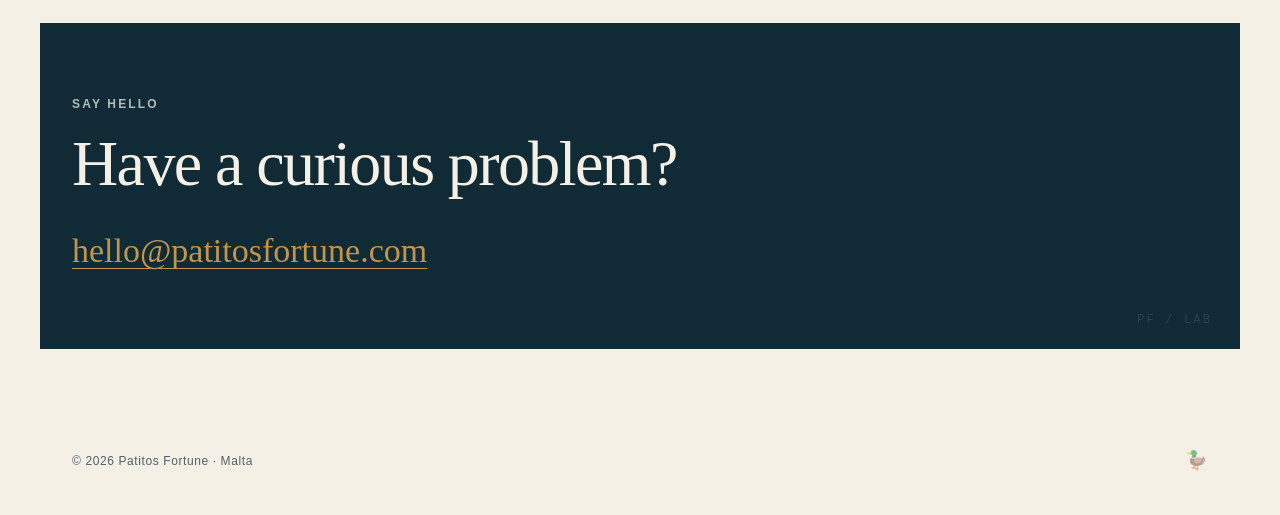
==== commit 4ee6d62d: "M3: describe Rummy and Cabinet as in development, retitle Selected Work Rummy no longer says 'Demo p" ====
--- a/index.html
+++ b/index.html
@@ -61,7 +61,7 @@
 
             <div class="section-heading">
                 <p class="eyebrow">Selected work</p>
-                <h2>Experiments that became tools.</h2>
+                <h2>Research, tools and experiments.</h2>
                 <p>
                     We like problems with enough structure to test, enough uncertainty to explore,
                     and enough personality to be worth building.
@@ -133,7 +133,7 @@
                         <span class="feature-meta">01 / Games &amp; puzzles · In development</span>
                         <h3>Cabinet of Puzzles</h3>
                         <p>Little challenges, intriguing mechanisms and discoveries to unfold.</p>
-                        <span class="feature-action">Explore the collection <span aria-hidden="true">→</span></span>
+                        <span class="feature-action">See Games &amp; puzzles <span aria-hidden="true">→</span></span>
                     </div>
                 </a>
 
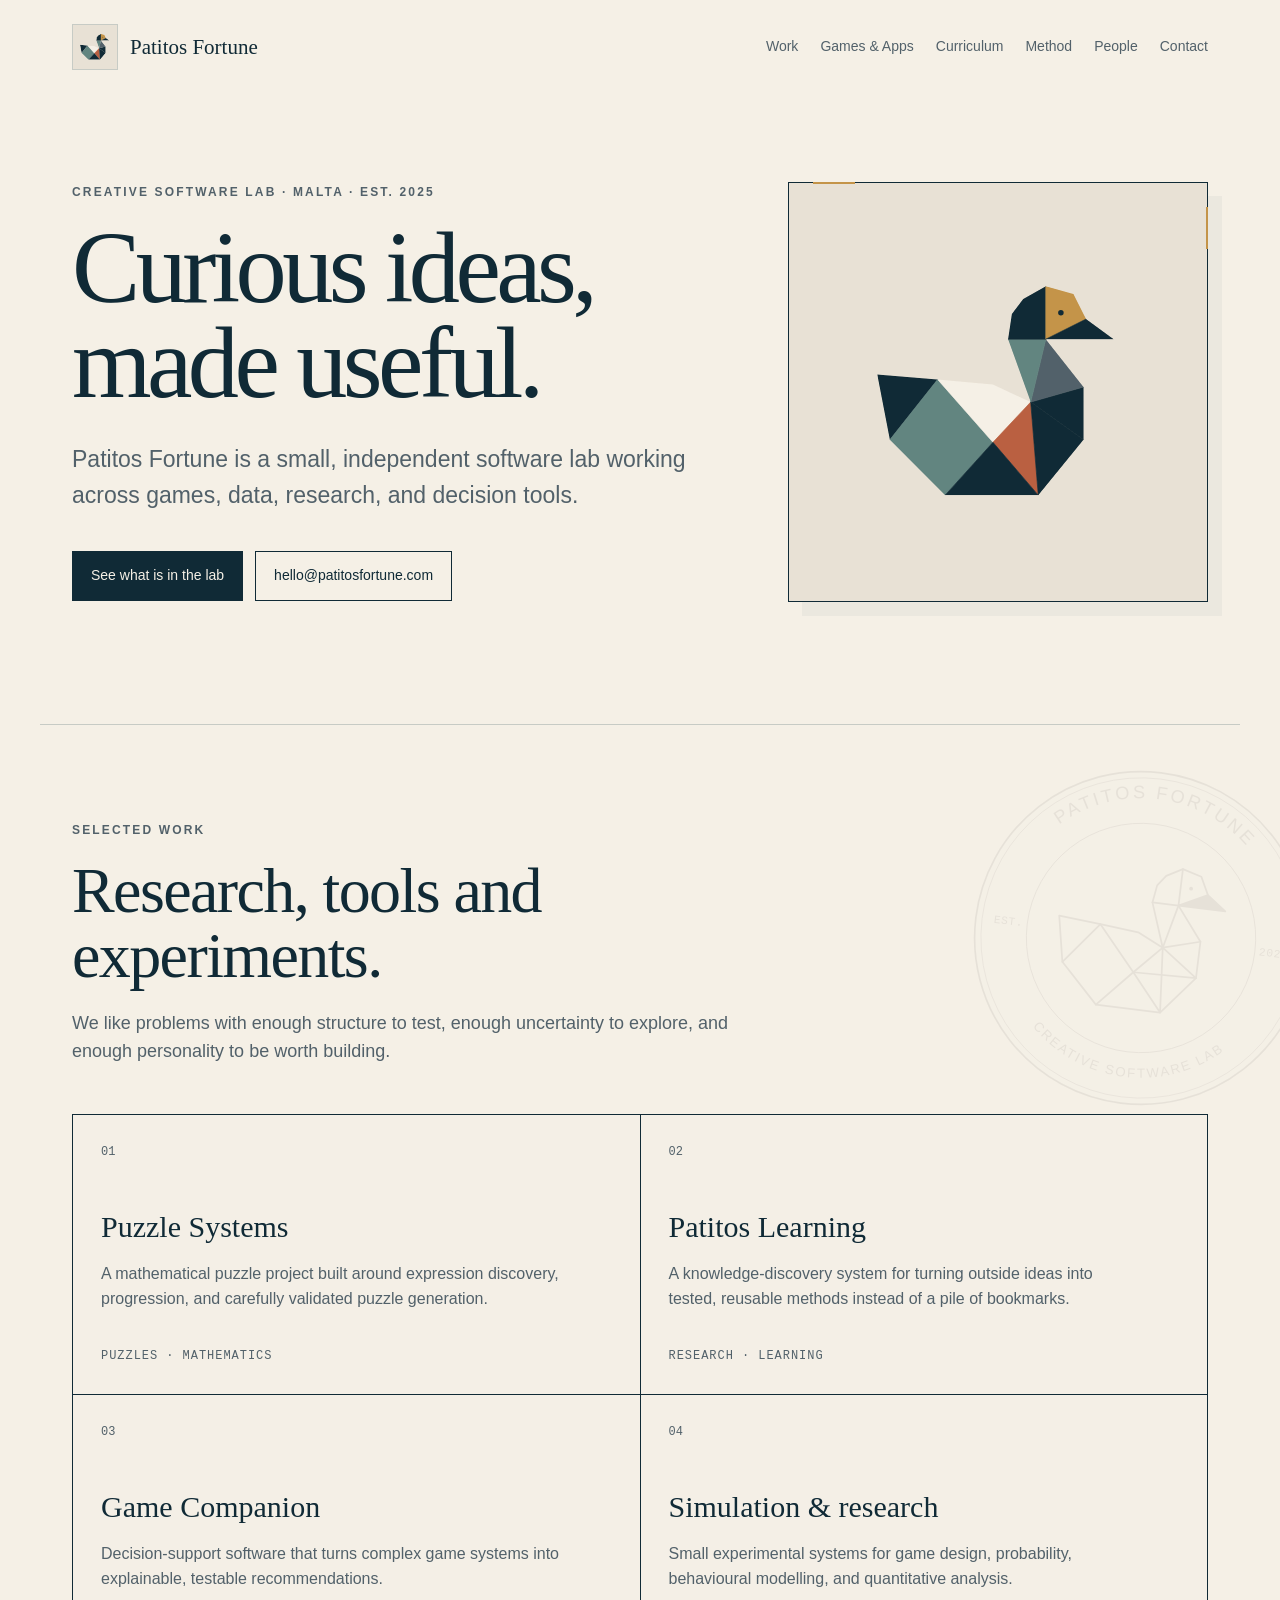
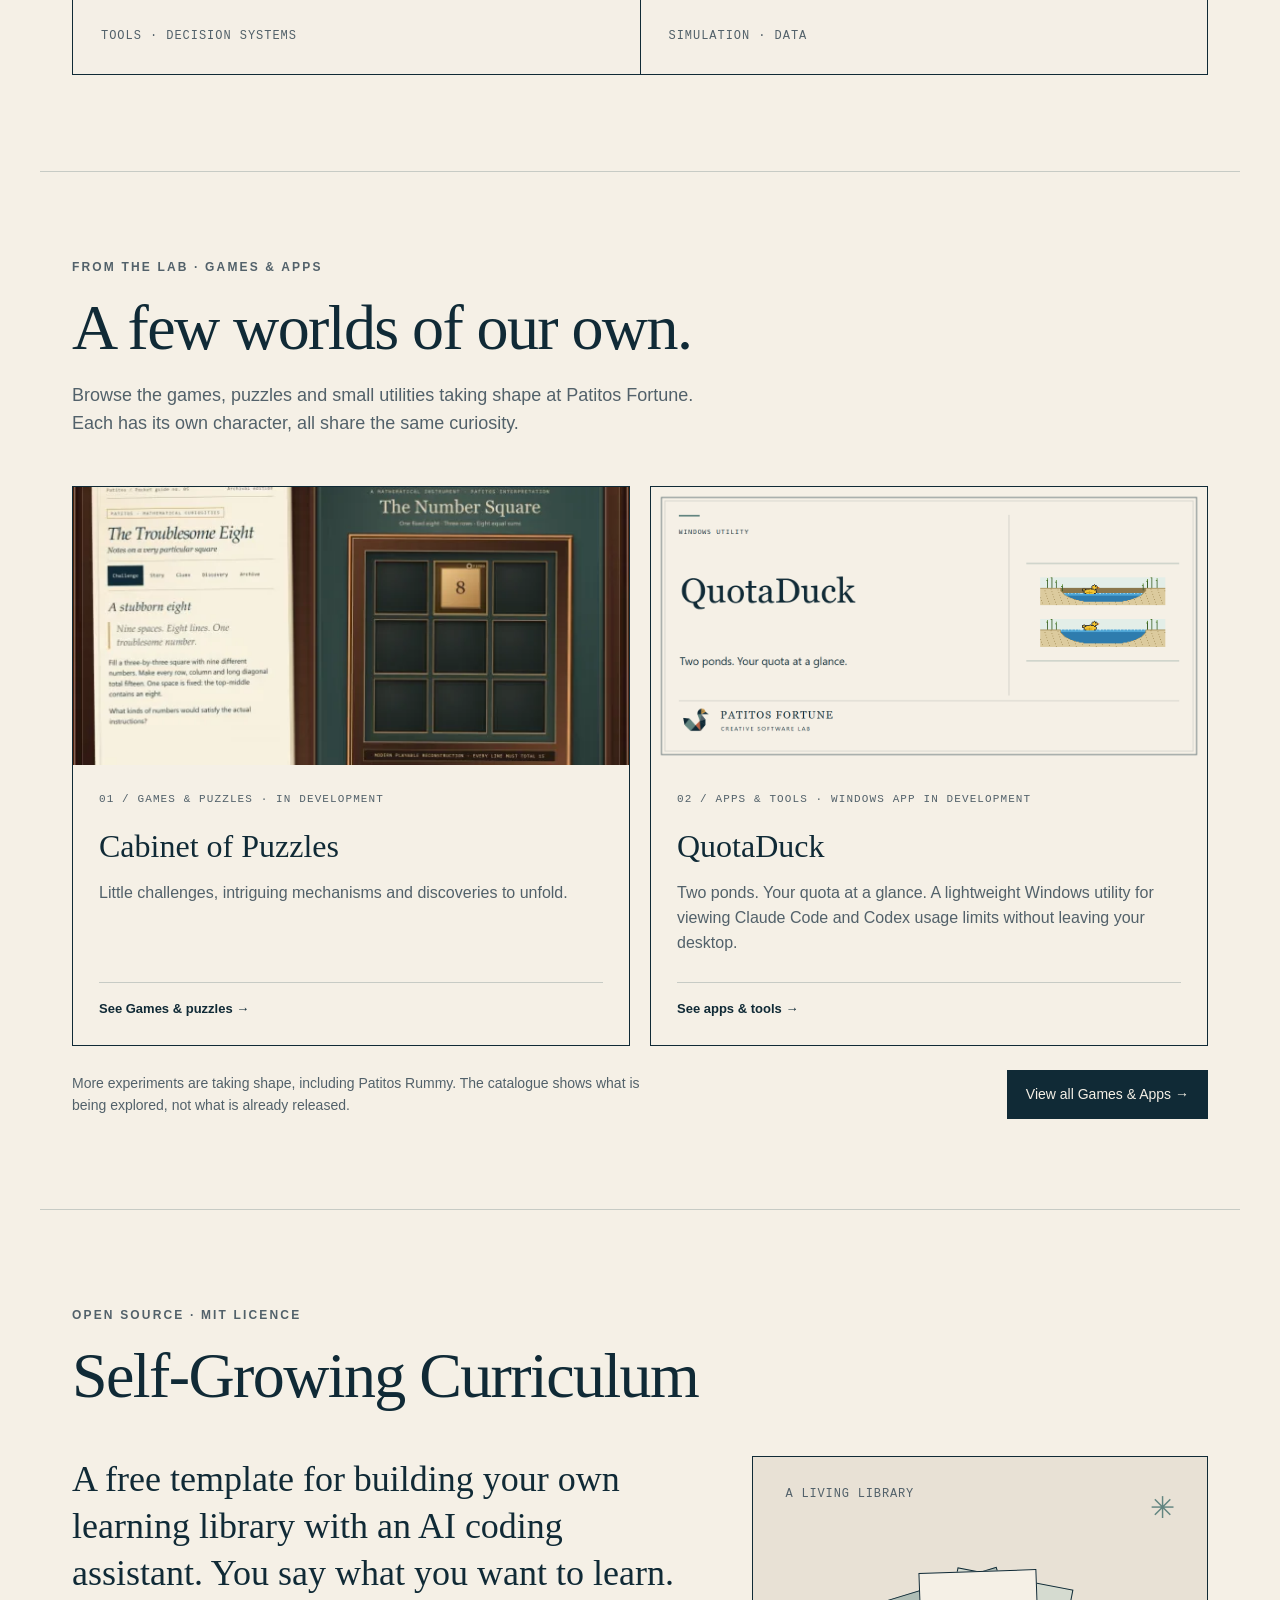
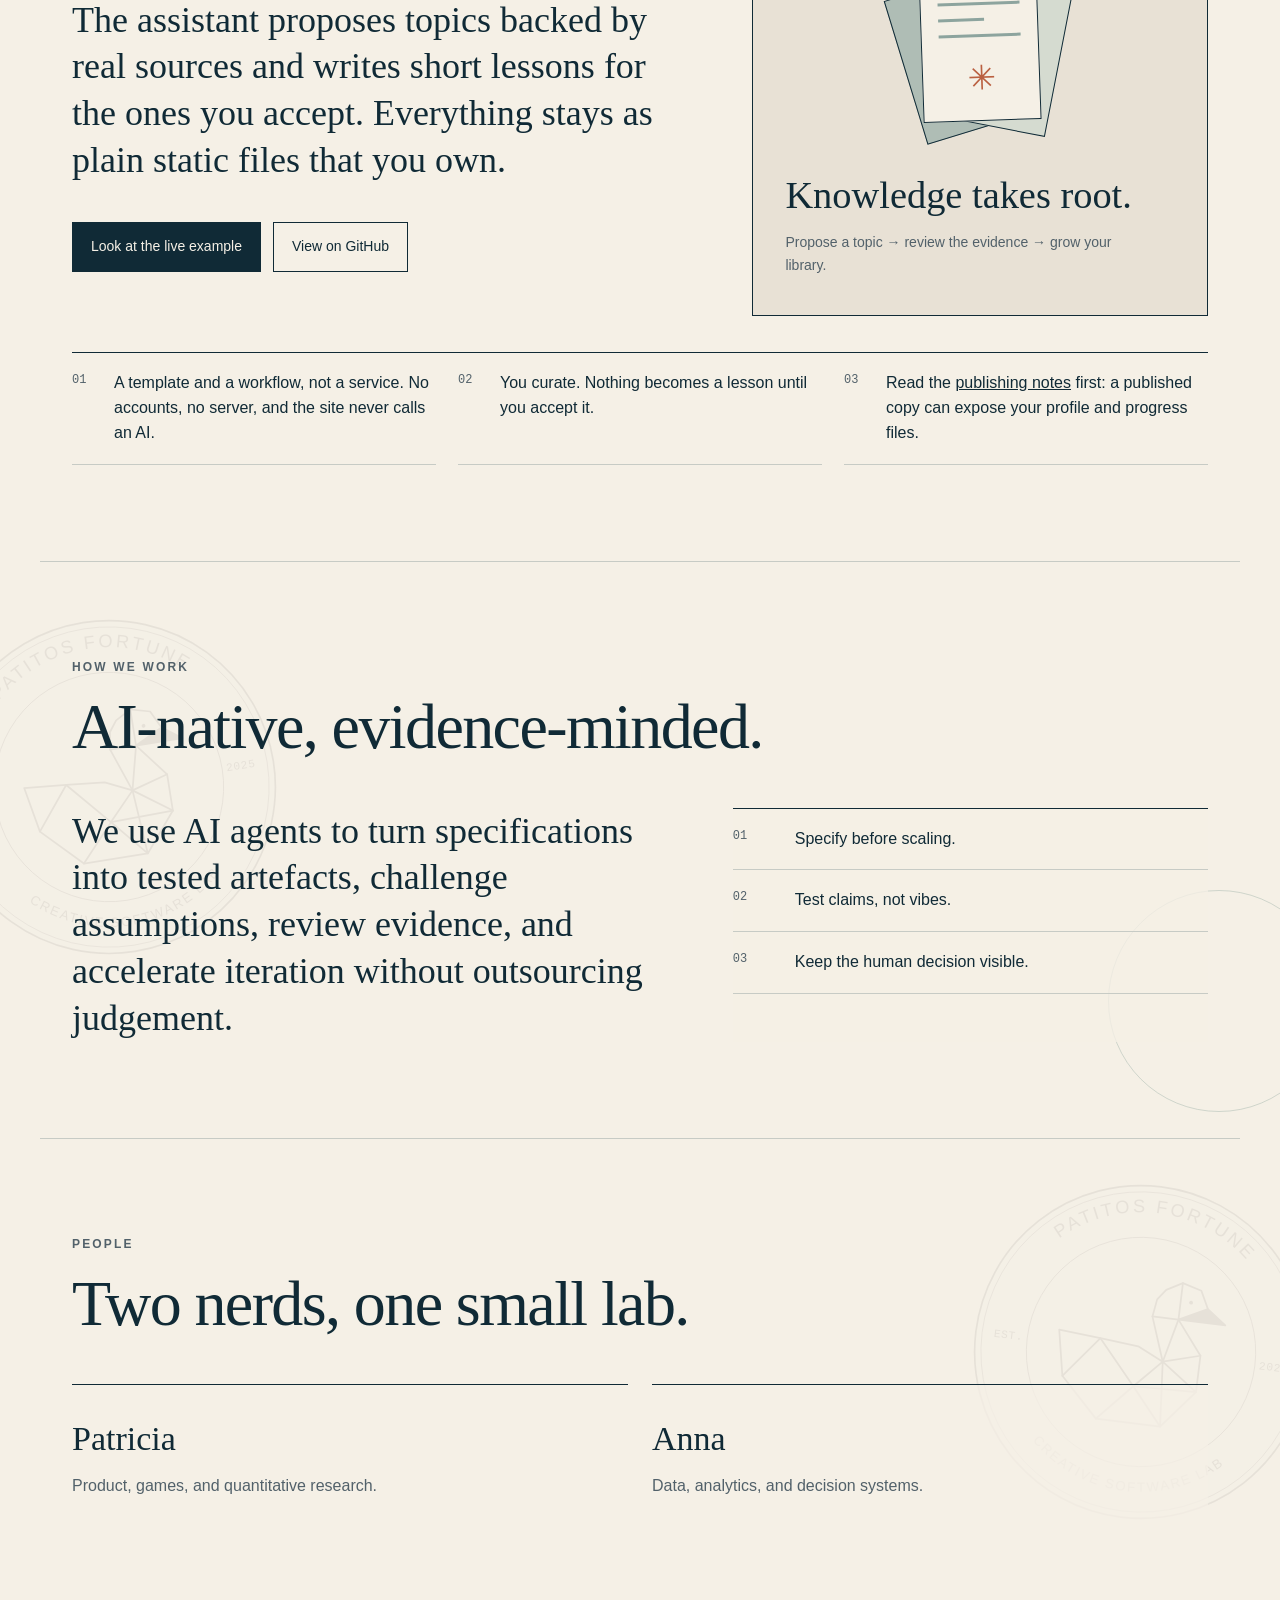
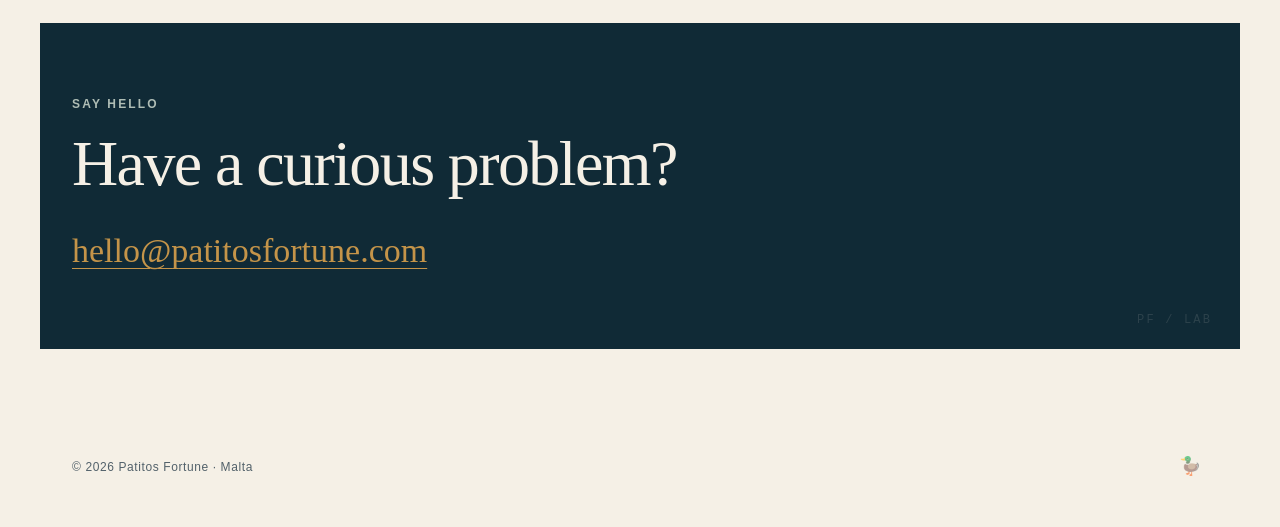
==== commit 5fd6b899: "M4: relabel the Puzzle Systems tag as Puzzles · Mathematics Replaces the 'Product' classification, w" ====
--- a/index.html
+++ b/index.html
@@ -4,6 +4,12 @@
     <meta charset="UTF-8">
     <meta name="viewport" content="width=device-width, initial-scale=1.0">
     <meta name="description" content="Patitos Fortune is a small independent software lab exploring curious ideas and turning them into useful software.">
+    <link rel="canonical" href="https://patitosfortune.com/">
+    <meta property="og:type" content="website">
+    <meta property="og:site_name" content="Patitos Fortune">
+    <meta property="og:title" content="Patitos Fortune — Creative Software Lab">
+    <meta property="og:description" content="Patitos Fortune is a small independent software lab exploring curious ideas and turning them into useful software.">
+    <meta property="og:url" content="https://patitosfortune.com/">
     <meta name="theme-color" content="#F5F0E6">
 
     <title>Patitos Fortune — Creative Software Lab</title>
@@ -76,7 +82,7 @@
                         A mathematical puzzle project built around expression discovery,
                         progression, and carefully validated puzzle generation.
                     </p>
-                    <span class="project-tag">Puzzles · Product</span>
+                    <span class="project-tag">Puzzles · Mathematics</span>
                 </article>
 
                 <article class="project-card">
--- a/style.css
+++ b/style.css
@@ -89,6 +89,7 @@
 }
 
 nav a {
+    padding: 5px 0;
     text-decoration: none;
     color: var(--slate);
     font-size: 14px;
@@ -341,6 +342,11 @@
     opacity: 0.55;
 }
 
+/* The ring would cross the Curriculum notes text, so it is hidden on that section. */
+.curriculum-section::after {
+    display: none;
+}
+
 .method-layout {
     display: grid;
     grid-template-columns: 1.1fr 0.9fr;
@@ -369,7 +375,7 @@
 
 .method-notes span {
     font-family: Consolas, "Liberation Mono", monospace;
-    color: var(--ochre);
+    color: var(--slate);
     font-size: 12px;
 }
 
@@ -433,6 +439,10 @@
     text-underline-offset: 6px;
 }
 
+footer a {
+    padding: 6px 0;
+}
+
 footer {
     max-width: 1200px;
     margin: 0 auto;
@@ -447,6 +457,7 @@
 }
 
 .hatch-link {
+    padding: 6px;
     text-decoration: none;
     font-size: 18px;
     opacity: 0.55;
@@ -461,12 +472,12 @@
 
 @media (max-width: 820px) {
     .site-header {
-        align-items: flex-start;
+        align-items: center;
         padding: 20px;
     }
 
     nav {
-        gap: 12px 16px;
+        gap: 0 16px;
     }
 
     .hero {
@@ -519,6 +530,7 @@
 @media (max-width: 560px) {
     .site-header {
         flex-direction: column;
+        align-items: flex-start;
     }
 
     nav {
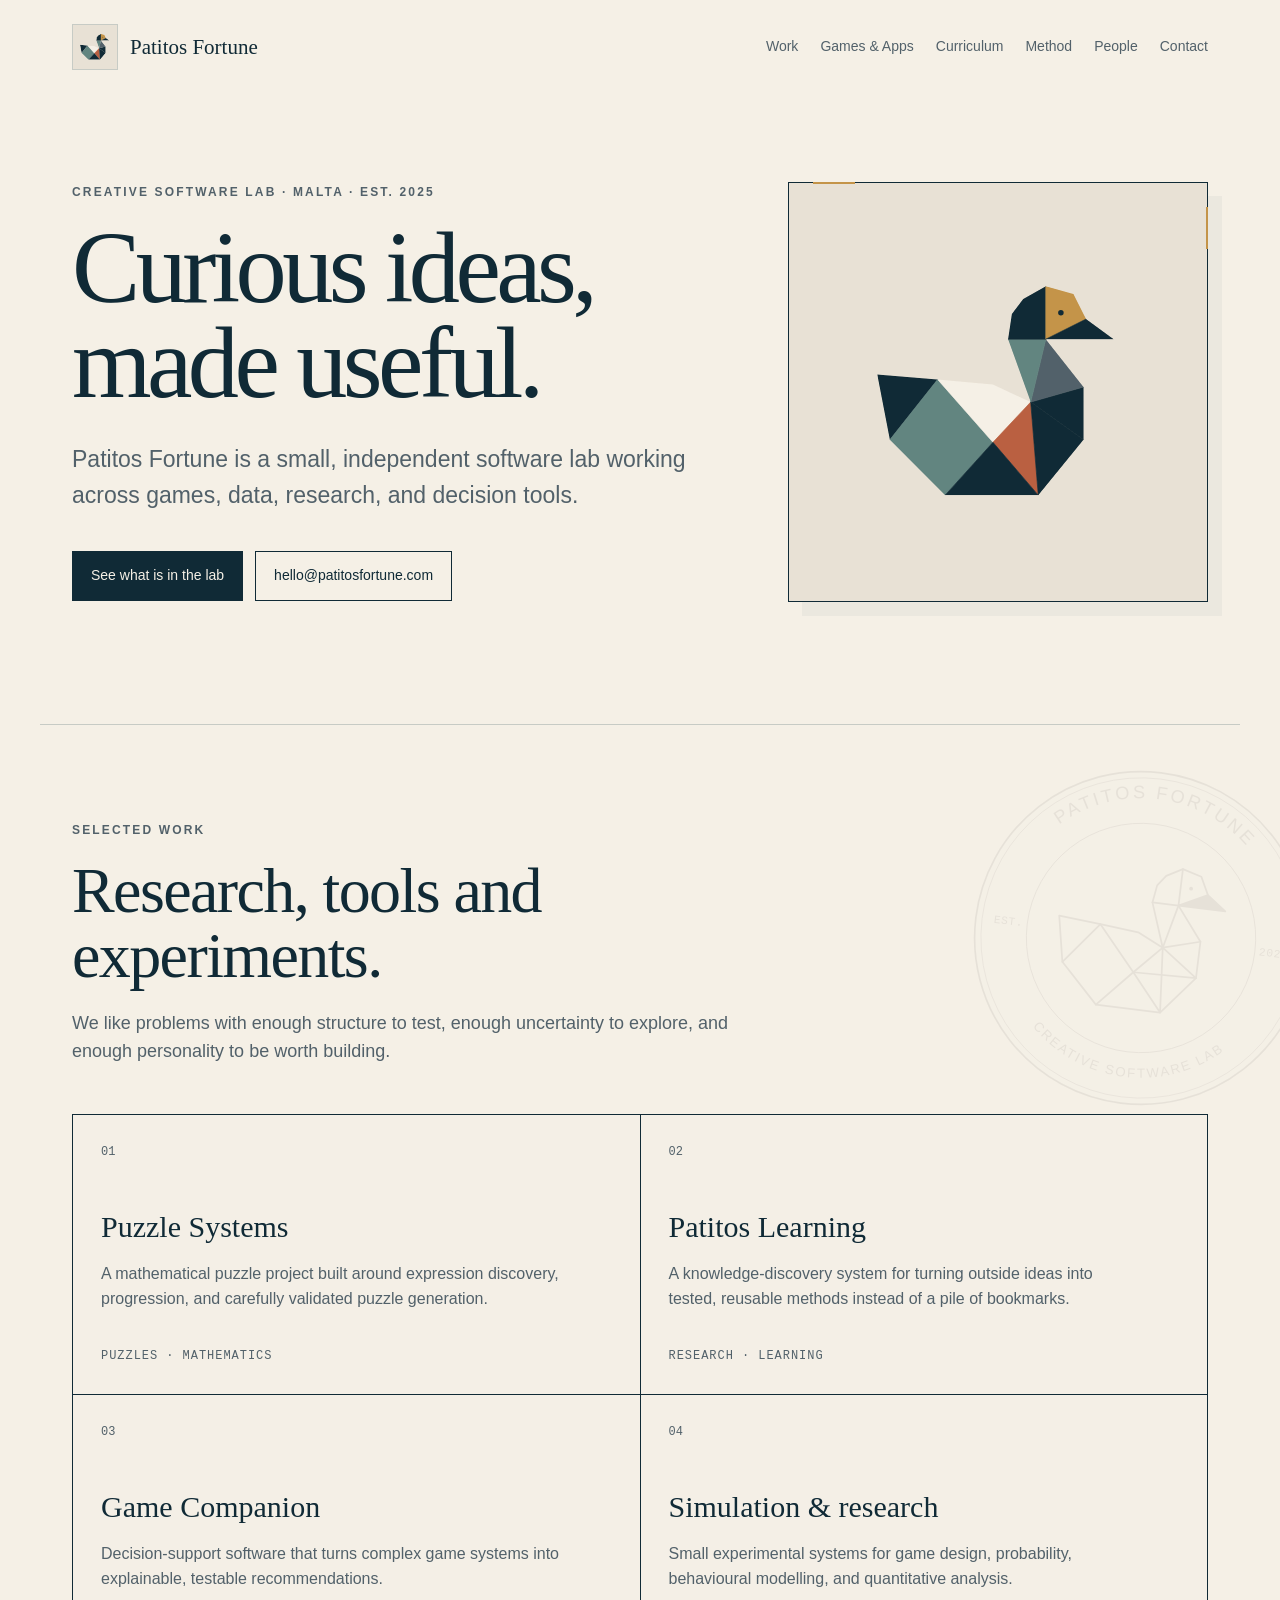
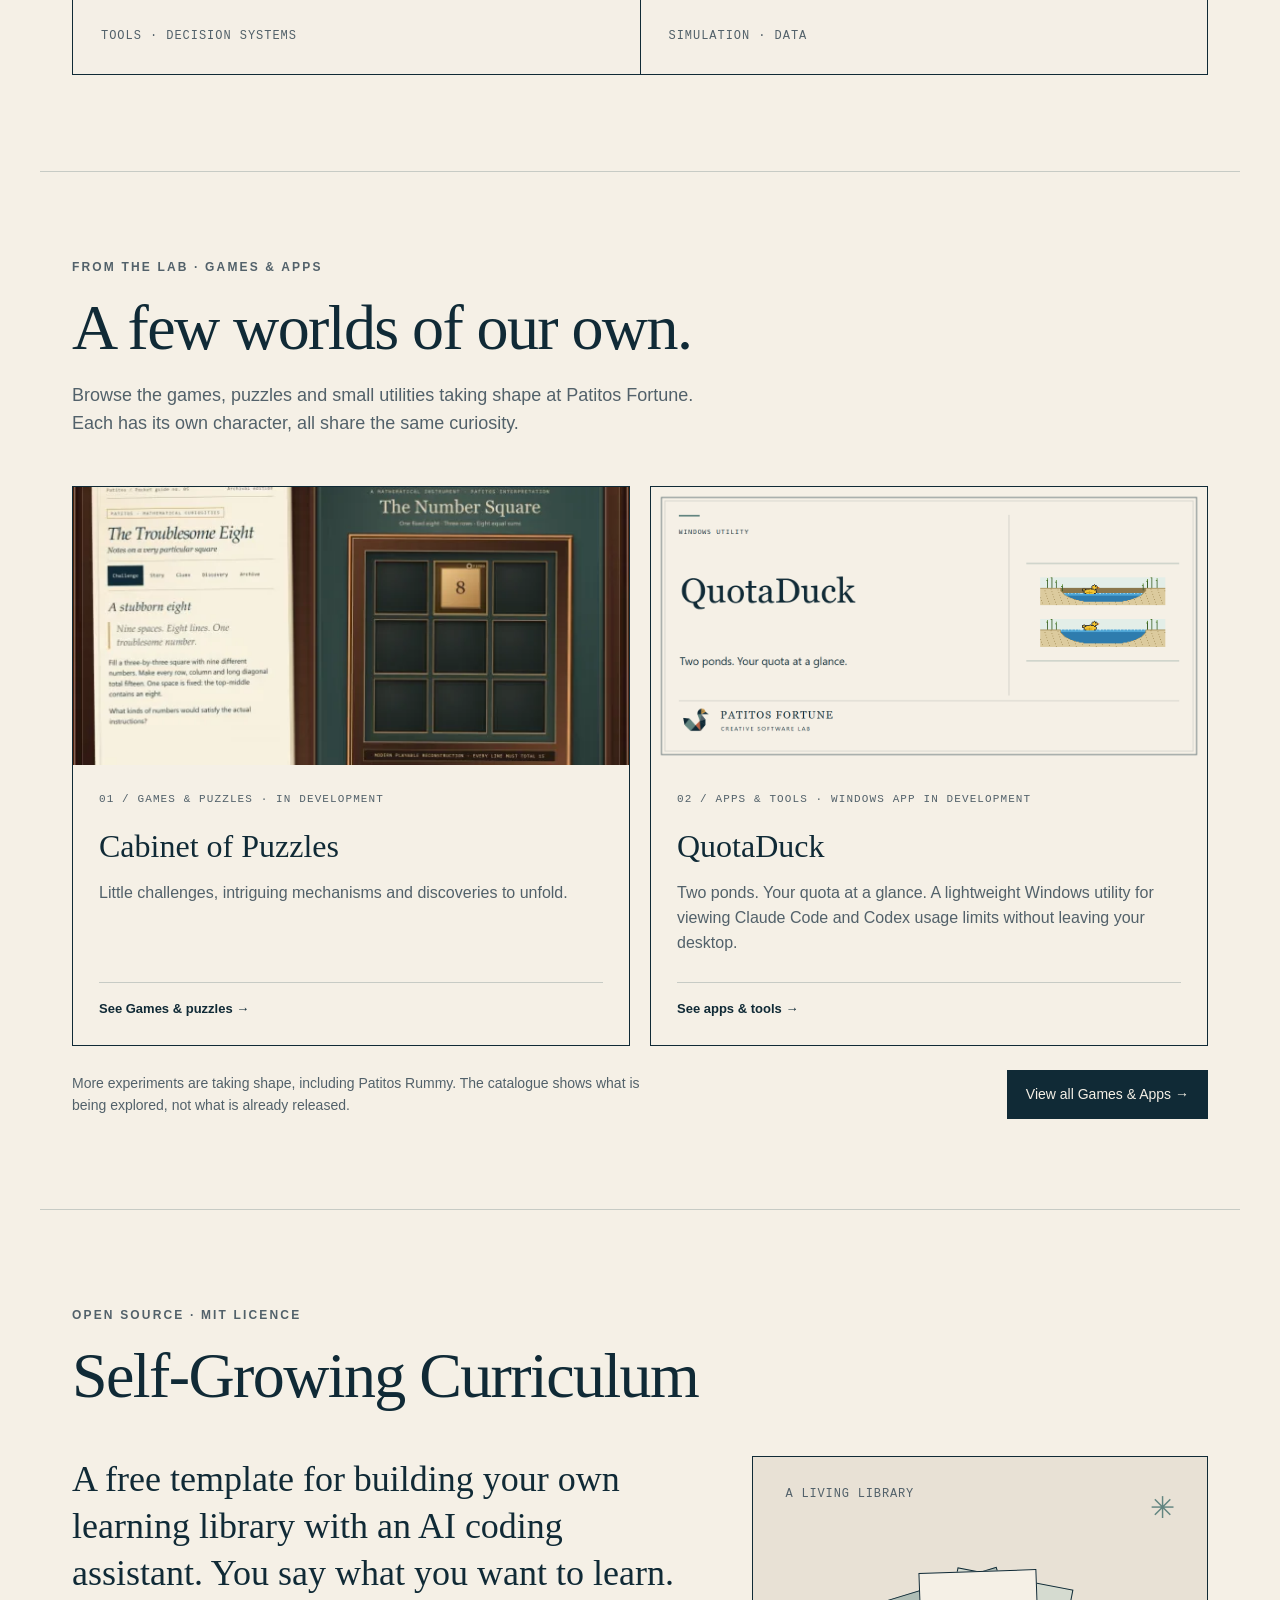
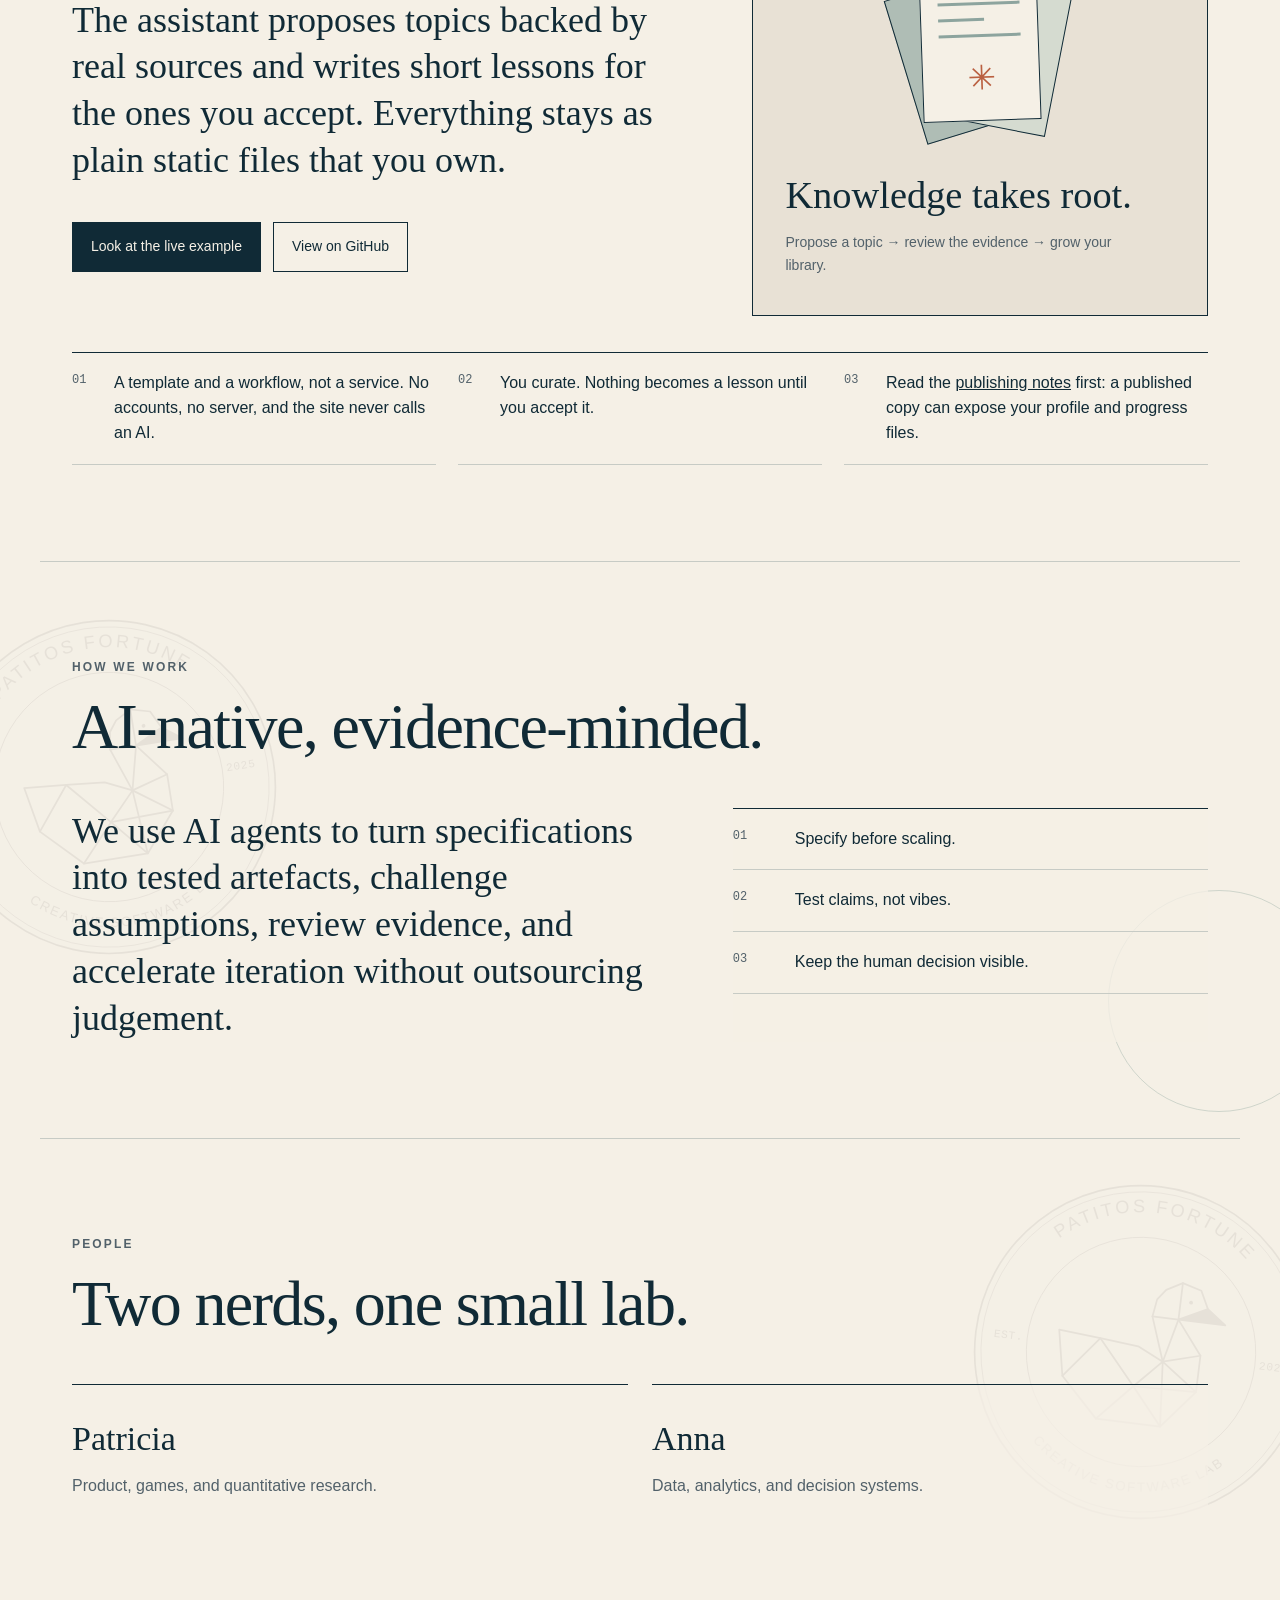
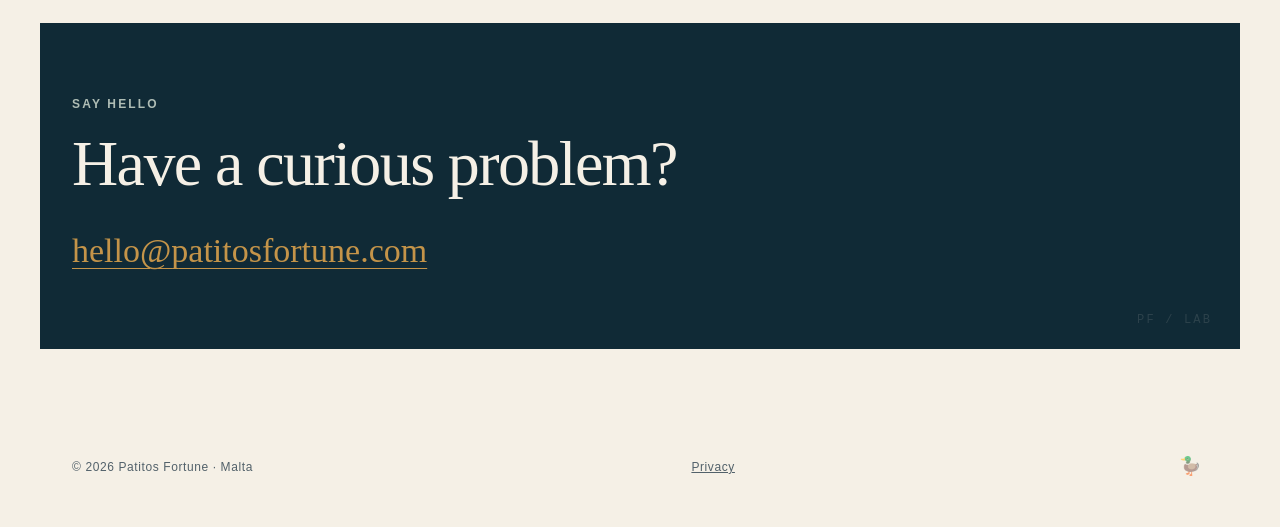
==== commit 1d39abb8: "M4b: link Privacy from the footers of /, /games/ and /hatch/ Adds a Privacy link to each footer. The" ====
--- a/index.html
+++ b/index.html
@@ -285,6 +285,7 @@
 
     <footer>
         <span>© 2026 Patitos Fortune · Malta</span>
+        <a href="privacy/">Privacy</a>
         <a class="hatch-link" href="hatch/" aria-label="Visit the original Patitos Fortune launch page" title="The original hatchling">🦆</a>
     </footer>
 
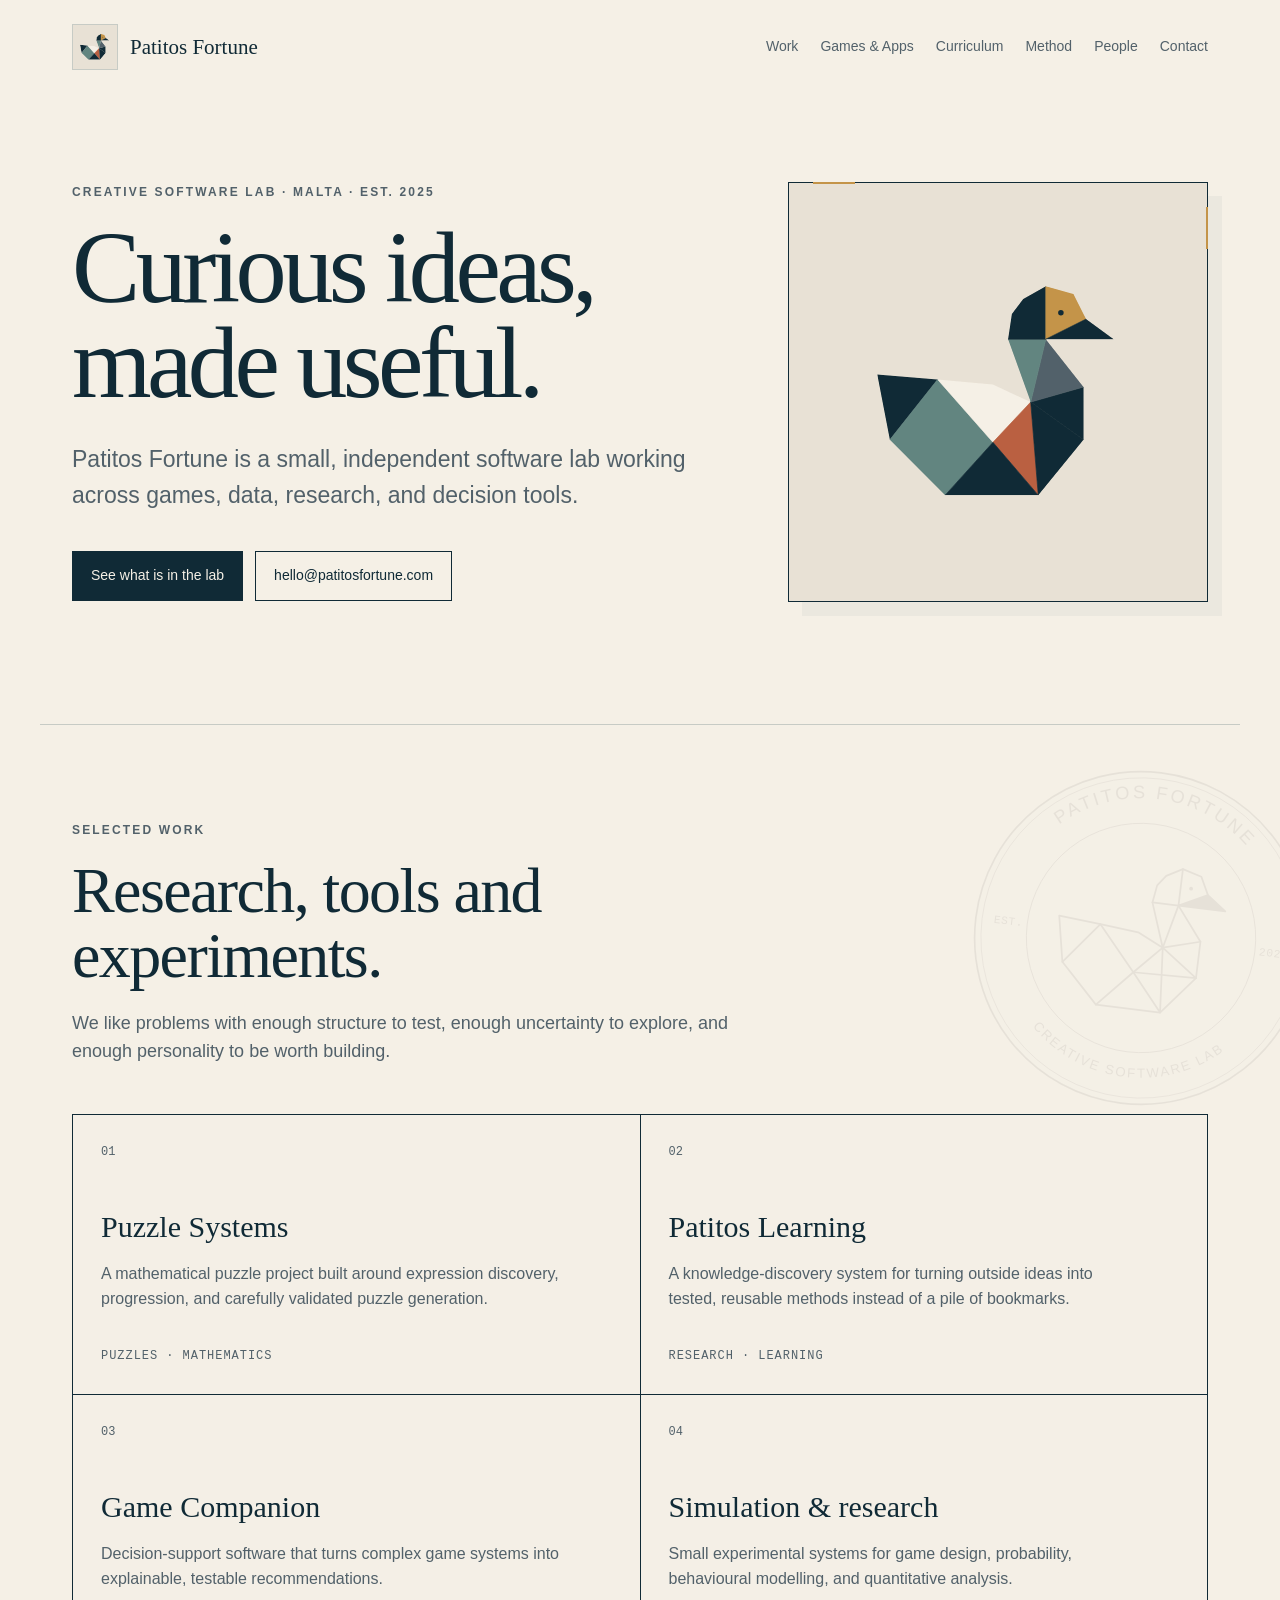
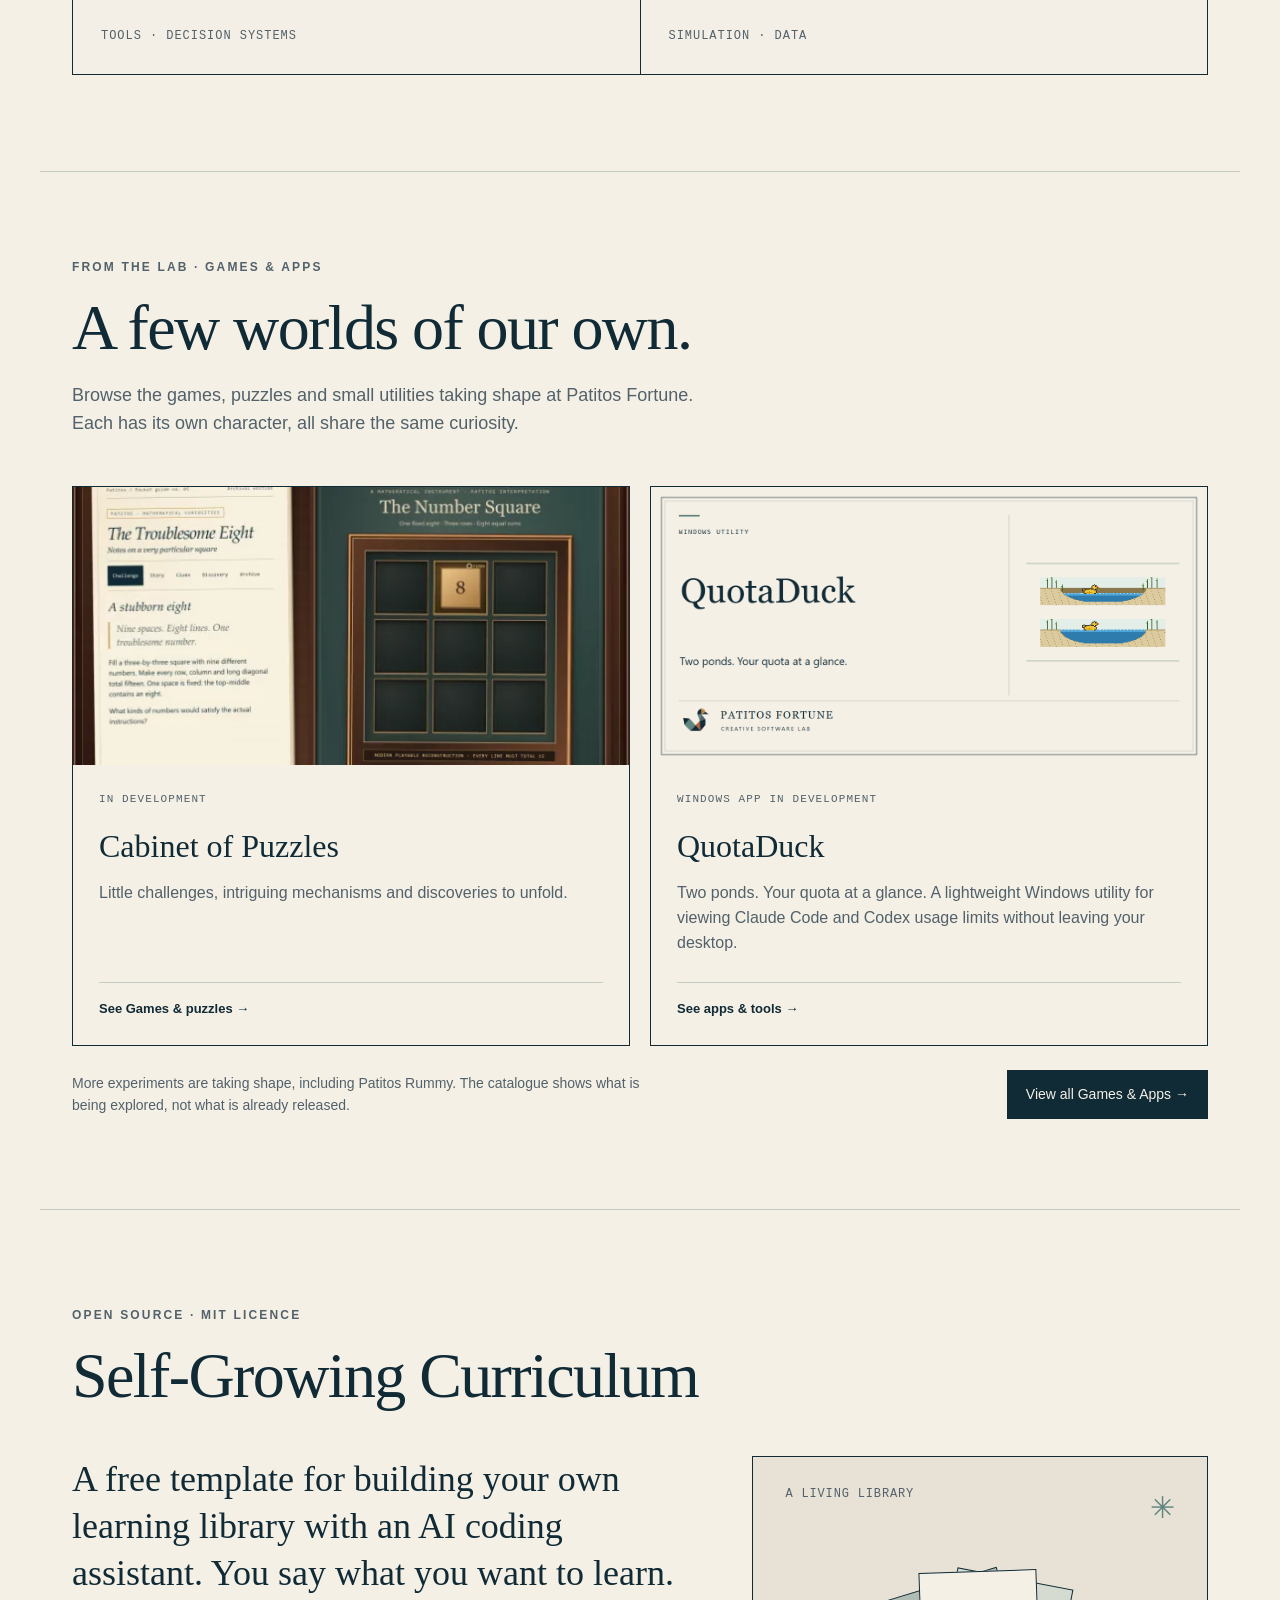
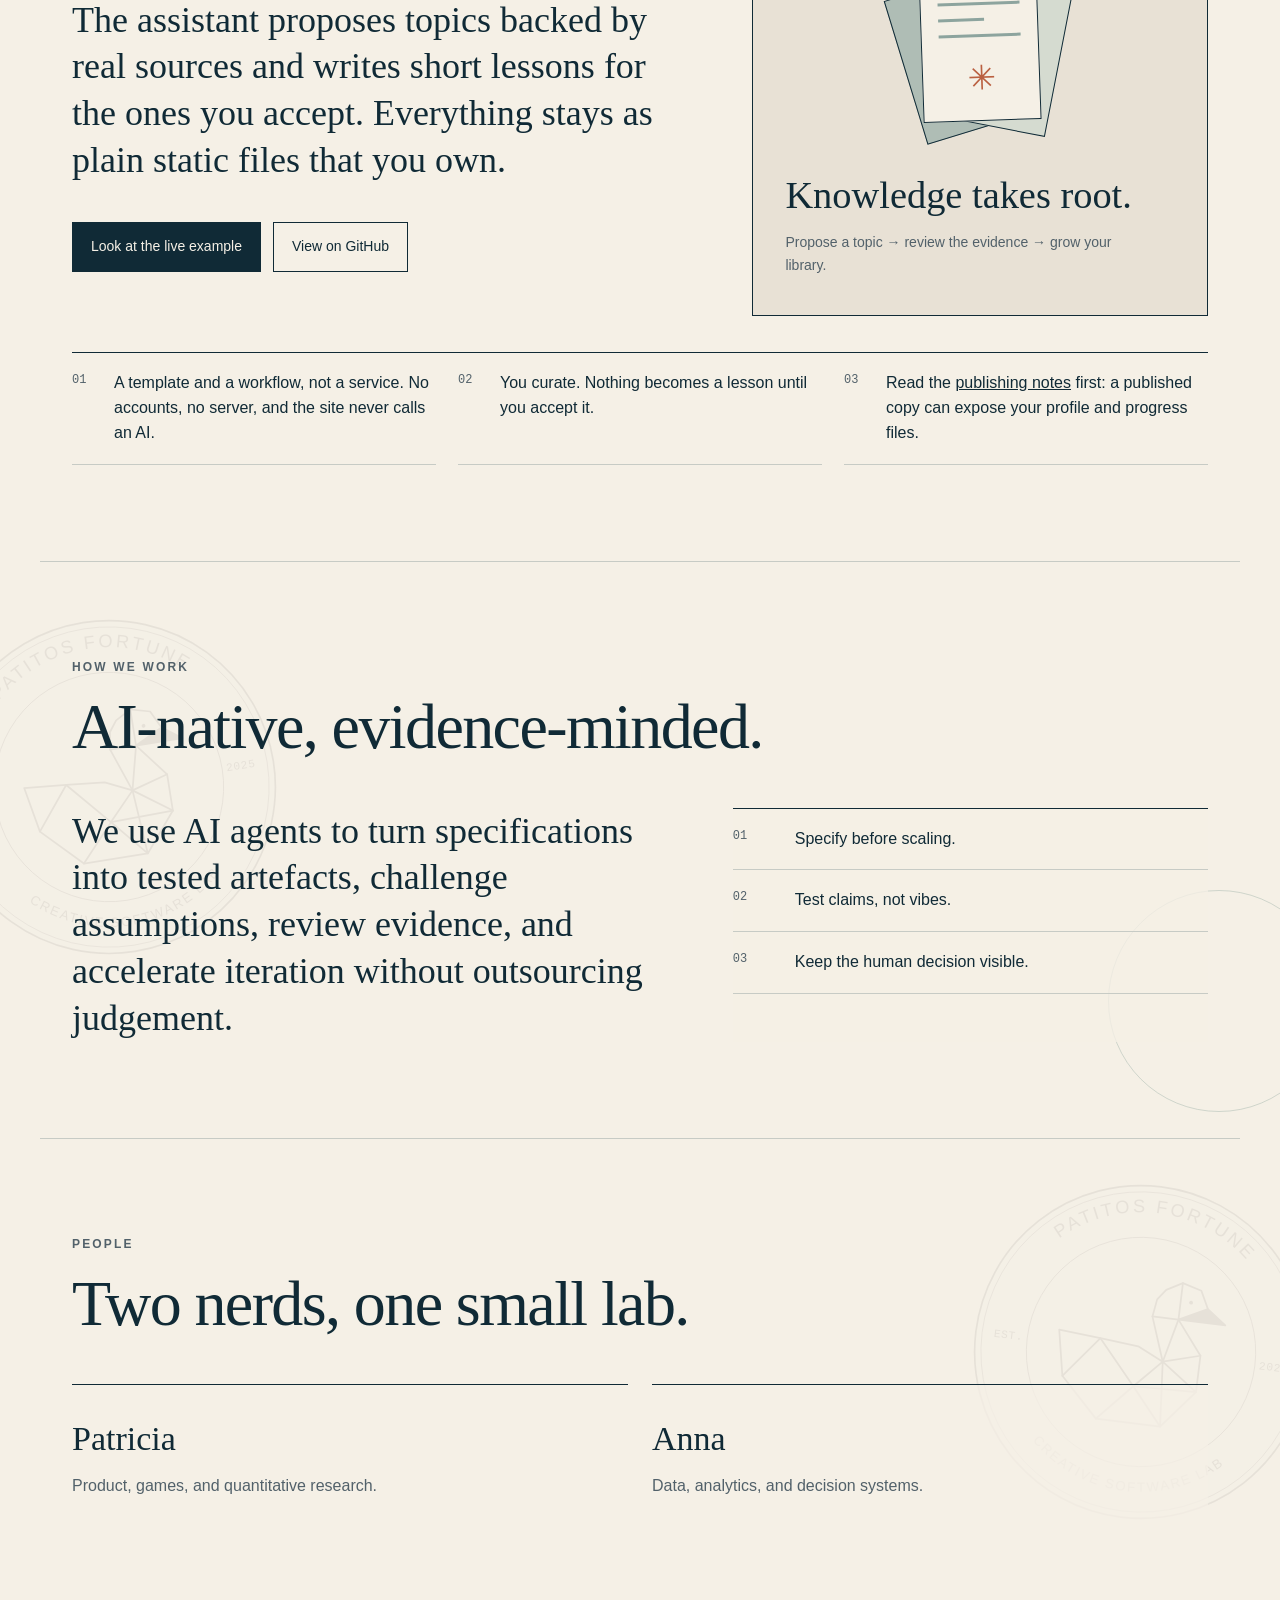
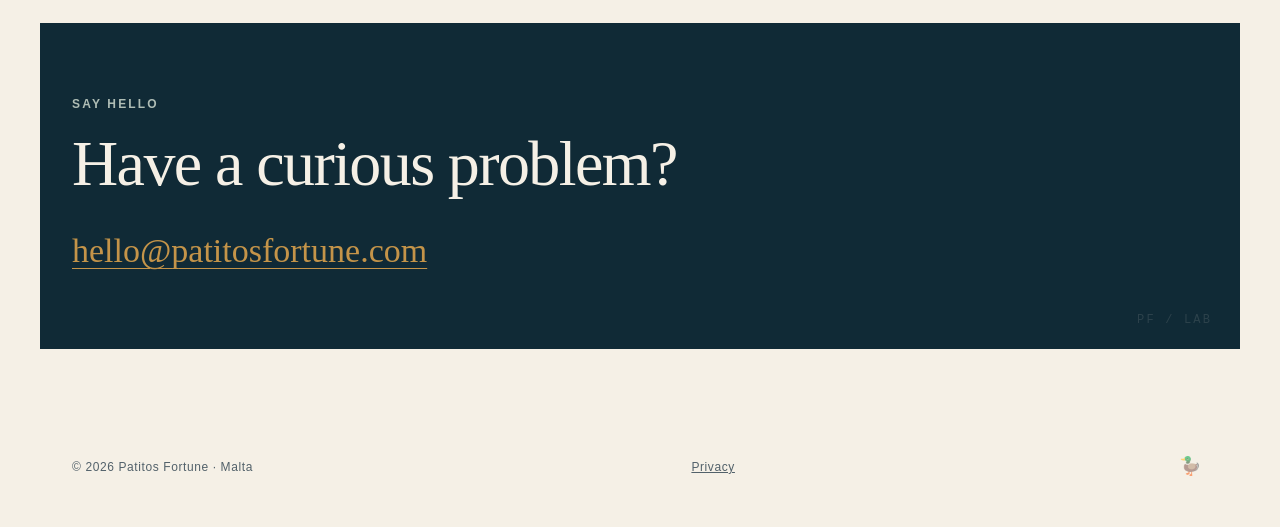
==== commit 600801cf: "PS-WEB-001 pass 1: compact the privacy page and simplify card labels Privacy page (CSS only, privacy" ====
--- a/index.html
+++ b/index.html
@@ -136,7 +136,7 @@
                              width="1120" height="560" loading="lazy" decoding="async" alt="">
                     </div>
                     <div class="feature-body">
-                        <span class="feature-meta">01 / Games &amp; puzzles · In development</span>
+                        <span class="feature-meta">In development</span>
                         <h3>Cabinet of Puzzles</h3>
                         <p>Little challenges, intriguing mechanisms and discoveries to unfold.</p>
                         <span class="feature-action">See Games &amp; puzzles <span aria-hidden="true">→</span></span>
@@ -149,7 +149,7 @@
                              width="1280" height="640" loading="lazy" decoding="async" alt="">
                     </div>
                     <div class="feature-body">
-                        <span class="feature-meta">02 / Apps &amp; tools · Windows app in development</span>
+                        <span class="feature-meta">Windows app in development</span>
                         <h3>QuotaDuck</h3>
                         <p>Two ponds. Your quota at a glance. A lightweight Windows utility for viewing Claude Code and Codex usage limits without leaving your desktop.</p>
                         <span class="feature-action">See apps &amp; tools <span aria-hidden="true">→</span></span>
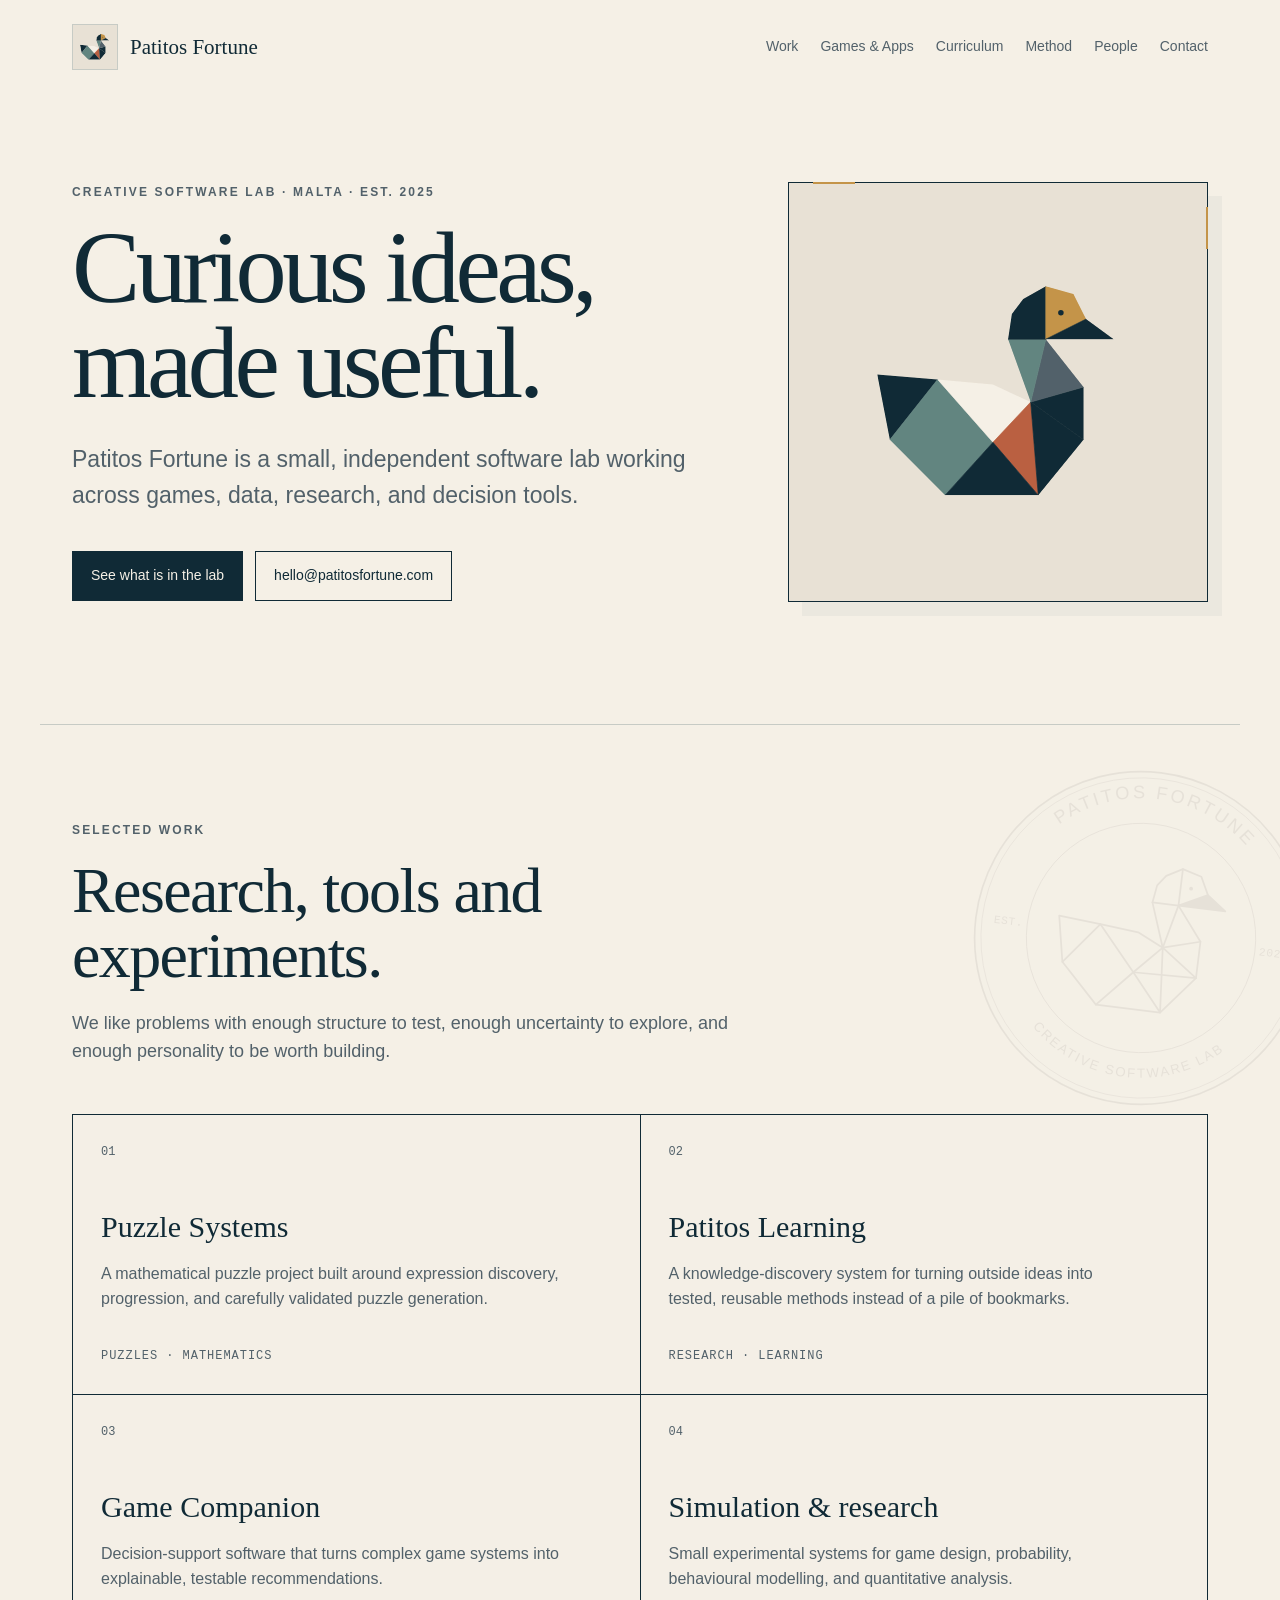
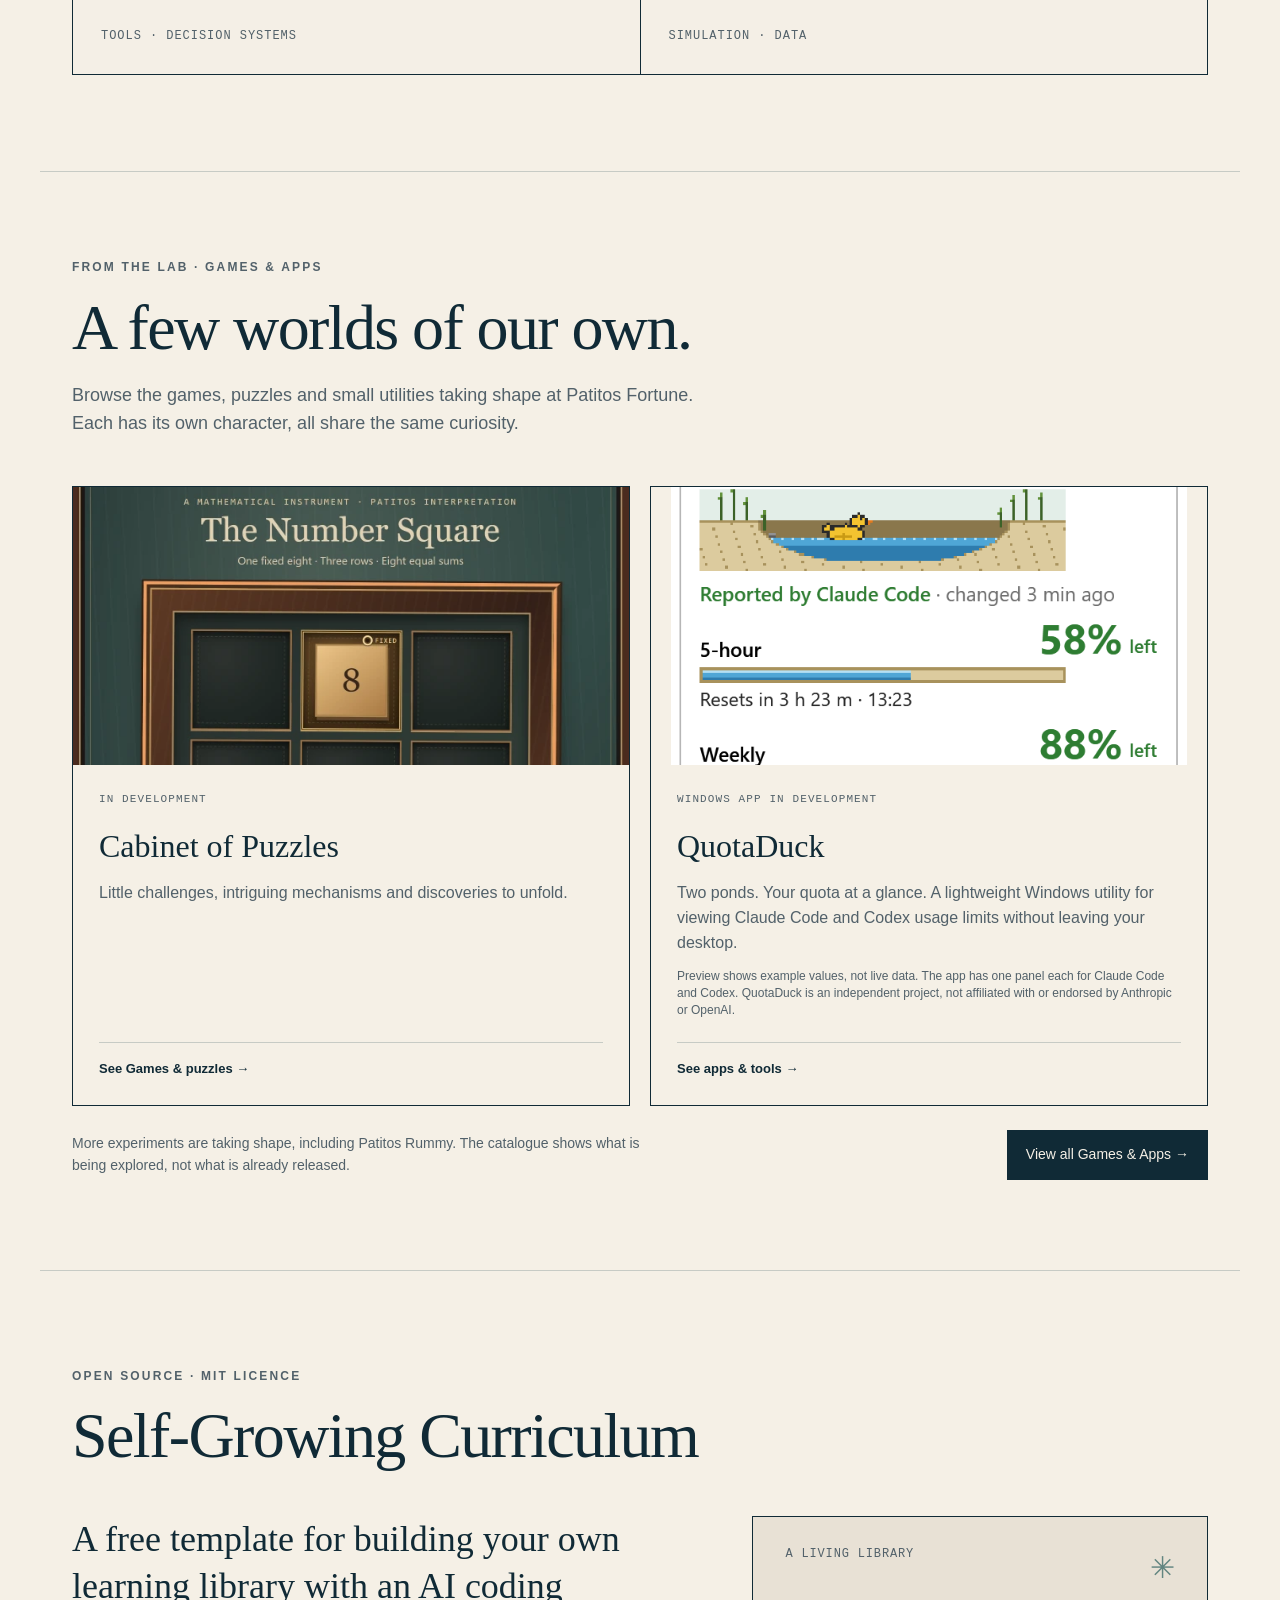
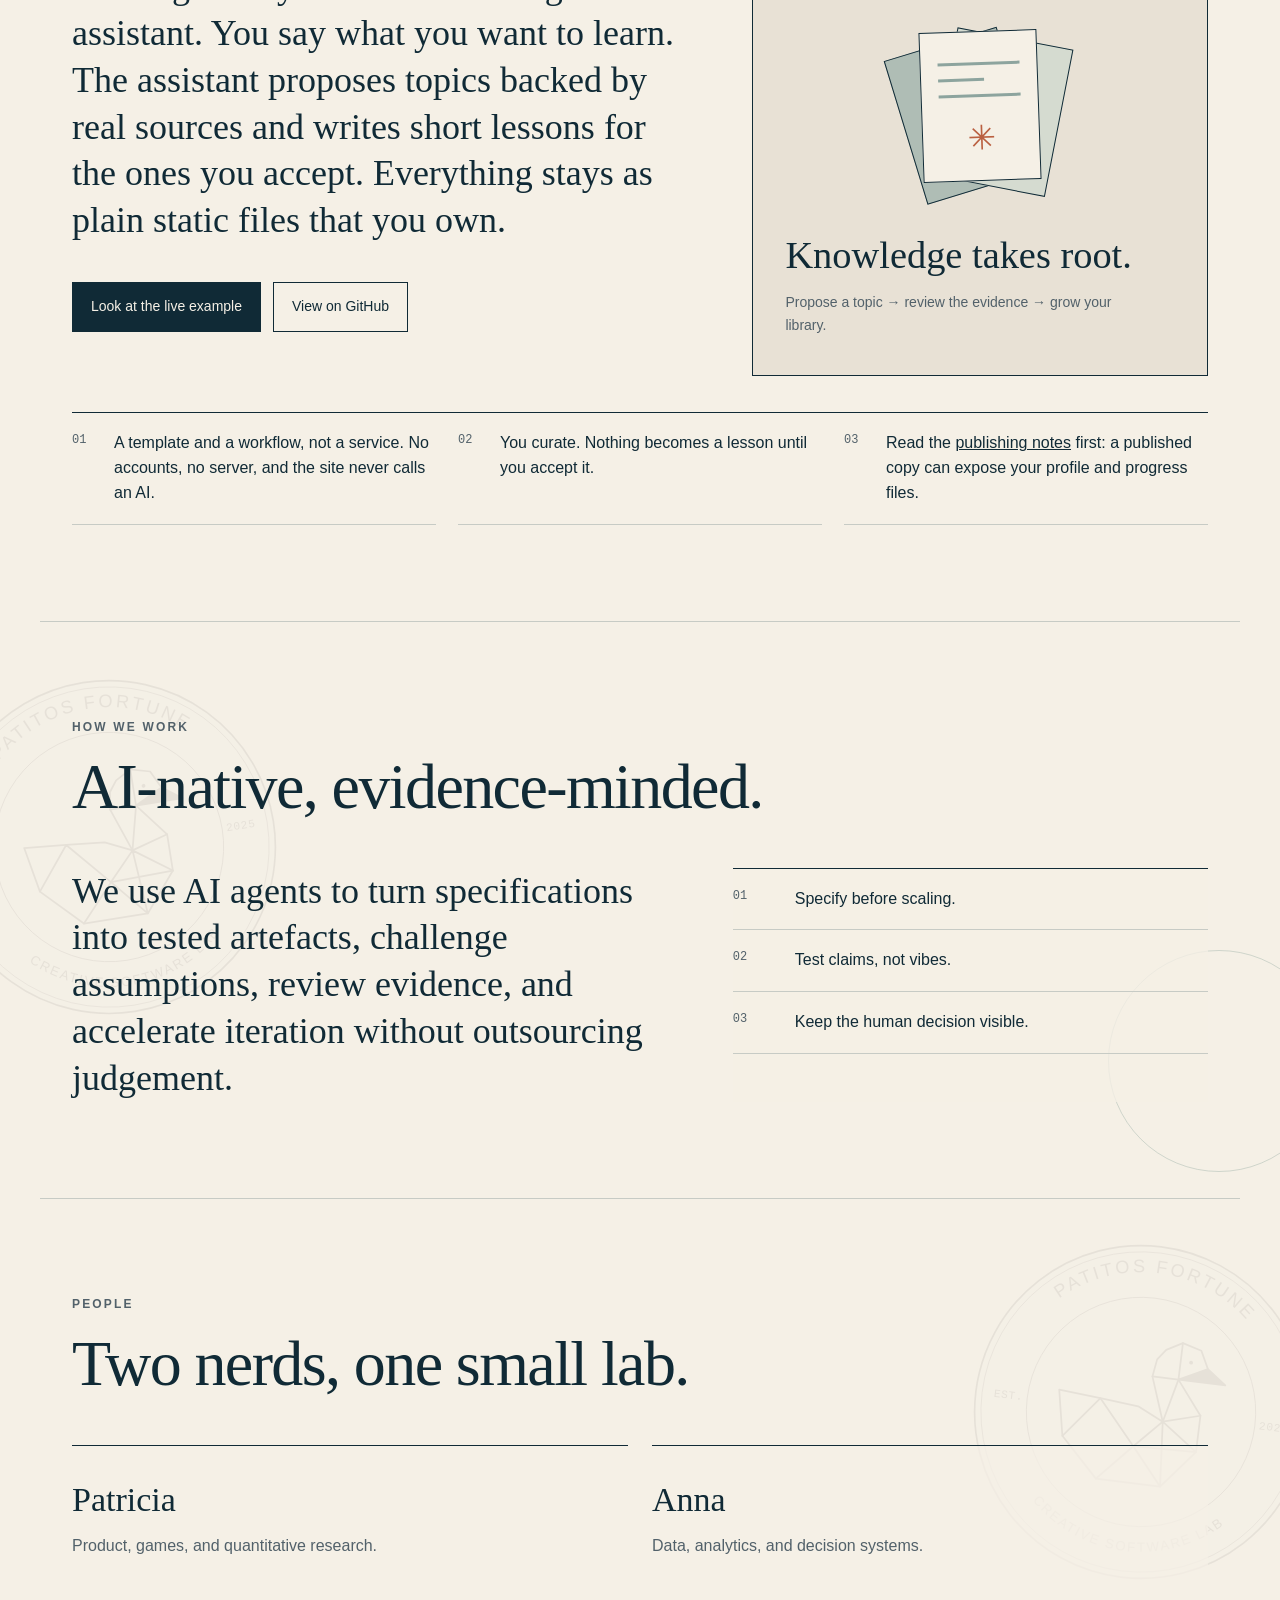
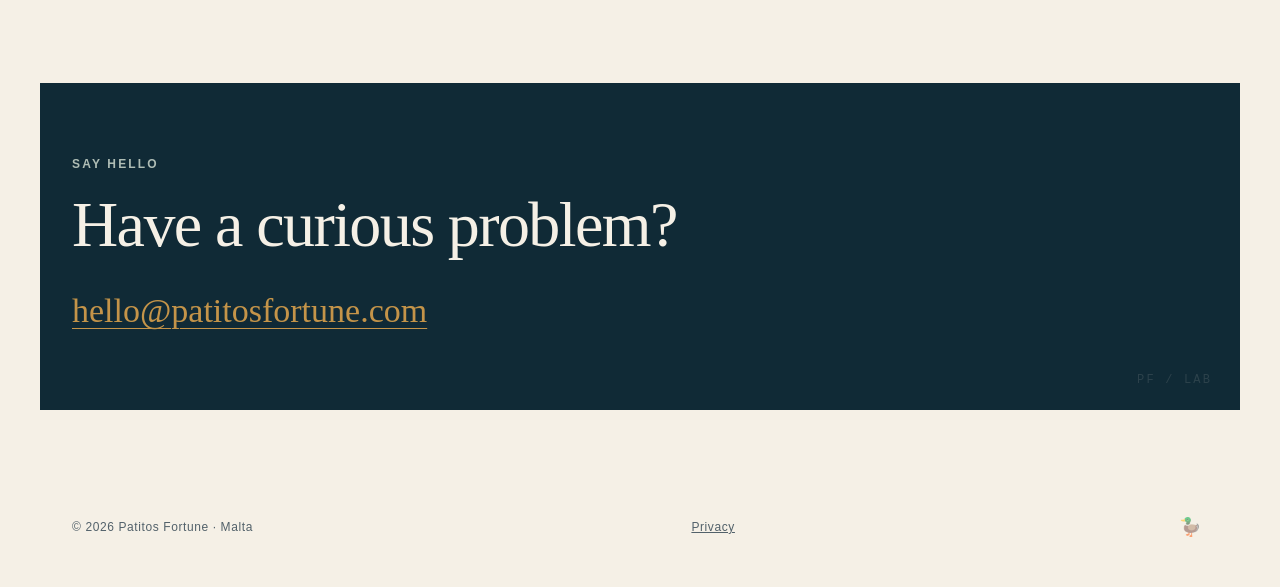
==== commit 151572a2: "PS-WEB-001 pass 2: clearer Cabinet and QuotaDuck card images Cabinet of Puzzles: - use a closer crop" ====
--- a/index.html
+++ b/index.html
@@ -130,10 +130,10 @@
             <div class="feature-grid">
                 <a class="feature-card" href="games/#games">
                     <div class="feature-art">
-                        <img src="assets/projects/cabinet-of-puzzles/cabinet-booklet-board-560x280.webp"
-                             srcset="assets/projects/cabinet-of-puzzles/cabinet-booklet-board-560x280.webp 560w, assets/projects/cabinet-of-puzzles/cabinet-booklet-board-1120x560.webp 1120w"
+                        <img src="assets/projects/cabinet-of-puzzles/cabinet-number-square-660x330.webp"
+                             srcset="assets/projects/cabinet-of-puzzles/cabinet-number-square-660x330.webp 660w, assets/projects/cabinet-of-puzzles/cabinet-number-square-1320x660.webp 1320w"
                              sizes="(max-width: 560px) 100vw, (max-width: 1200px) 50vw, 560px"
-                             width="1120" height="560" loading="lazy" decoding="async" alt="">
+                             width="1320" height="660" loading="lazy" decoding="async" alt="">
                     </div>
                     <div class="feature-body">
                         <span class="feature-meta">In development</span>
@@ -144,14 +144,23 @@
                 </a>
 
                 <a class="feature-card" href="games/#tools">
-                    <div class="feature-art">
-                        <img src="assets/projects/quotaduck/quotaduck-social.png"
-                             width="1280" height="640" loading="lazy" decoding="async" alt="">
+                    <div class="feature-art feature-art-panel">
+                        <picture>
+                            <source media="(max-width: 560px)"
+                                    srcset="assets/projects/quotaduck/quotaduck-flyout-panel-700x583.png"
+                                    width="700" height="583">
+                            <img src="assets/projects/quotaduck/quotaduck-flyout-framed-720x360.png"
+                                 srcset="assets/projects/quotaduck/quotaduck-flyout-framed-720x360.png 720w, assets/projects/quotaduck/quotaduck-flyout-framed-1440x720.png 1440w"
+                                 sizes="(max-width: 1200px) 50vw, 560px"
+                                 width="1440" height="720" loading="lazy" decoding="async"
+                                 alt="Preview of the QuotaDuck window with example values: a pond, remaining-usage percentages, bars and reset times for each provider.">
+                        </picture>
                     </div>
                     <div class="feature-body">
                         <span class="feature-meta">Windows app in development</span>
                         <h3>QuotaDuck</h3>
                         <p>Two ponds. Your quota at a glance. A lightweight Windows utility for viewing Claude Code and Codex usage limits without leaving your desktop.</p>
+                        <p class="feature-note">Preview shows example values, not live data. The app has one panel each for Claude Code and Codex. QuotaDuck is an independent project, not affiliated with or endorsed by Anthropic or OpenAI.</p>
                         <span class="feature-action">See apps &amp; tools <span aria-hidden="true">→</span></span>
                     </div>
                 </a>
--- a/style.css
+++ b/style.css
@@ -599,6 +599,12 @@
     background: var(--paper-deep);
 }
 
+.feature-art picture {
+    display: block;
+    width: 100%;
+    height: 100%;
+}
+
 .feature-art img {
     display: block;
     width: 100%;
@@ -629,6 +635,12 @@
 .feature-body p {
     margin: 0 0 26px;
     color: var(--slate);
+}
+
+.feature-body p.feature-note {
+    margin: -14px 0 22px;
+    font-size: 12px;
+    line-height: 1.45;
 }
 
 .feature-action {
@@ -821,6 +833,11 @@
         grid-template-columns: 1fr;
     }
 
+    /* The phone image for this card is a single 700 x 583 panel. */
+    .feature-art-panel {
+        aspect-ratio: 700 / 583;
+    }
+
     .feature-footer .button {
         width: 100%;
     }
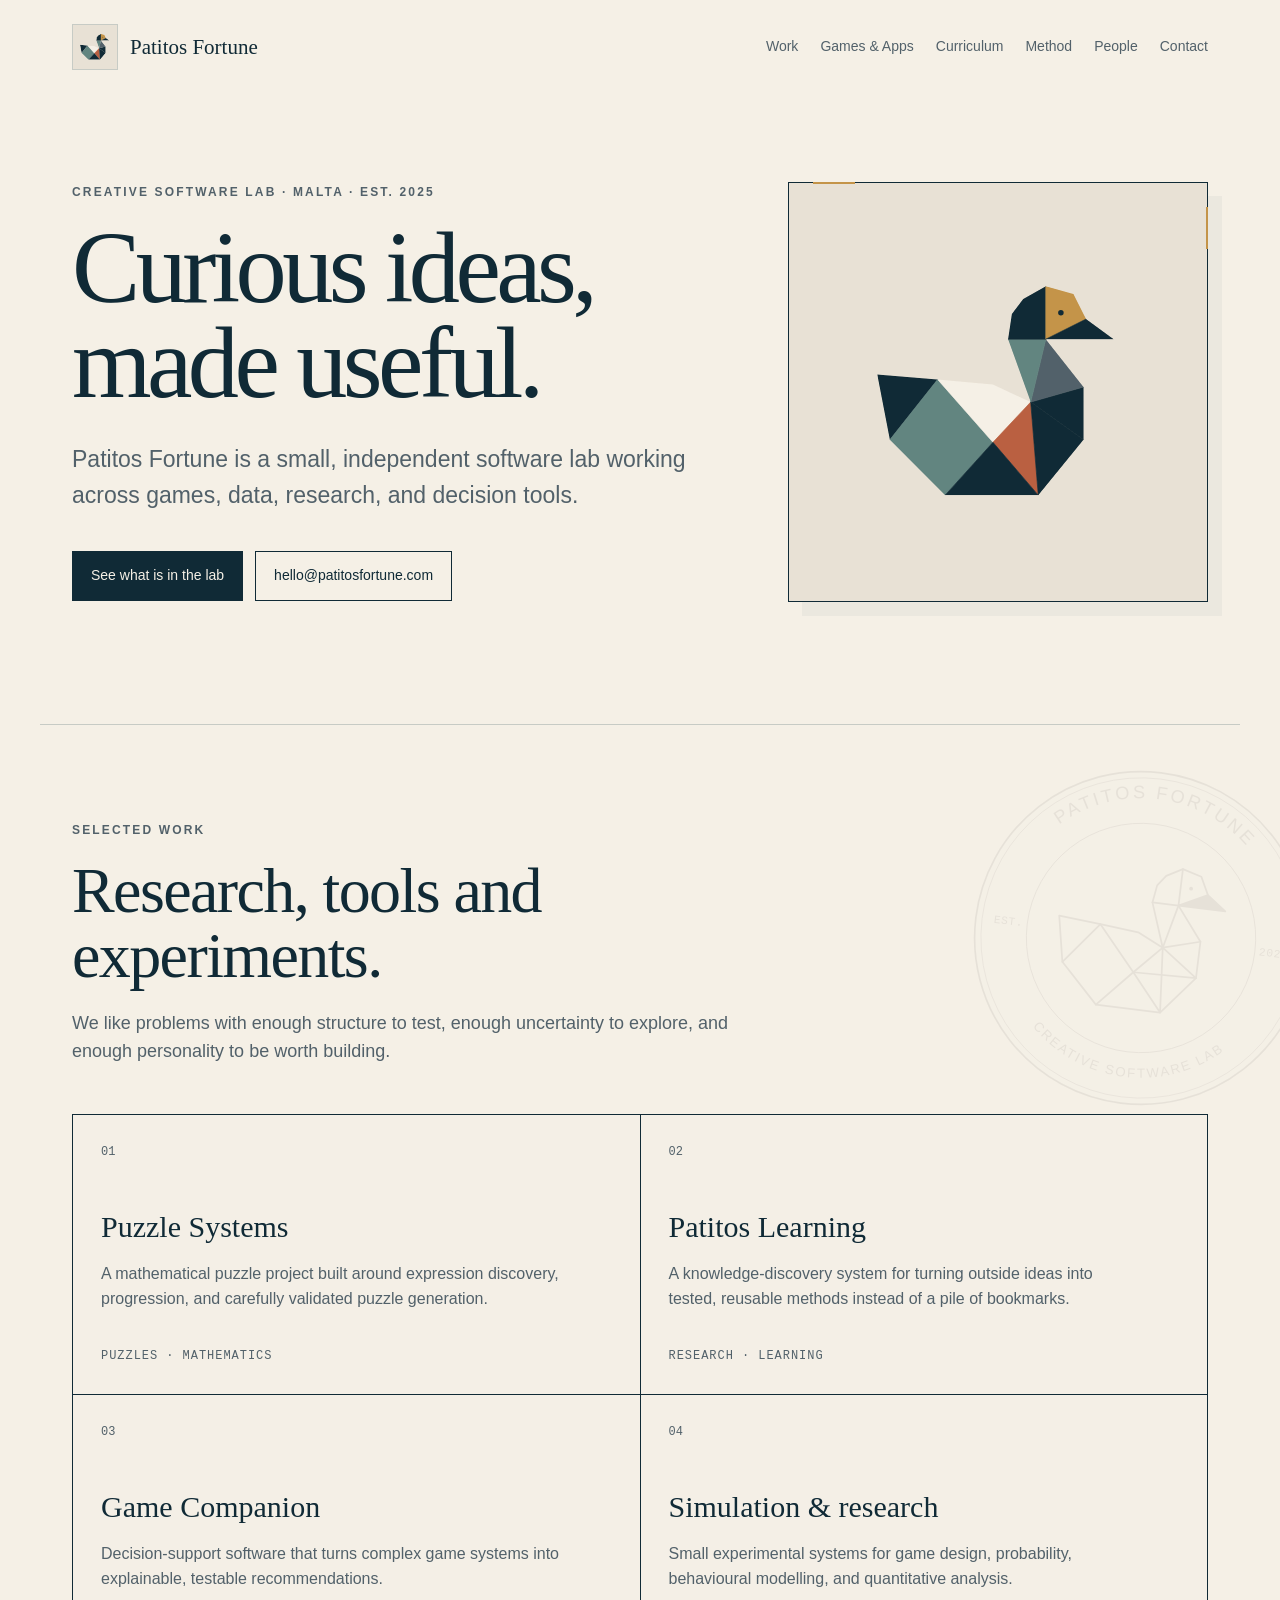
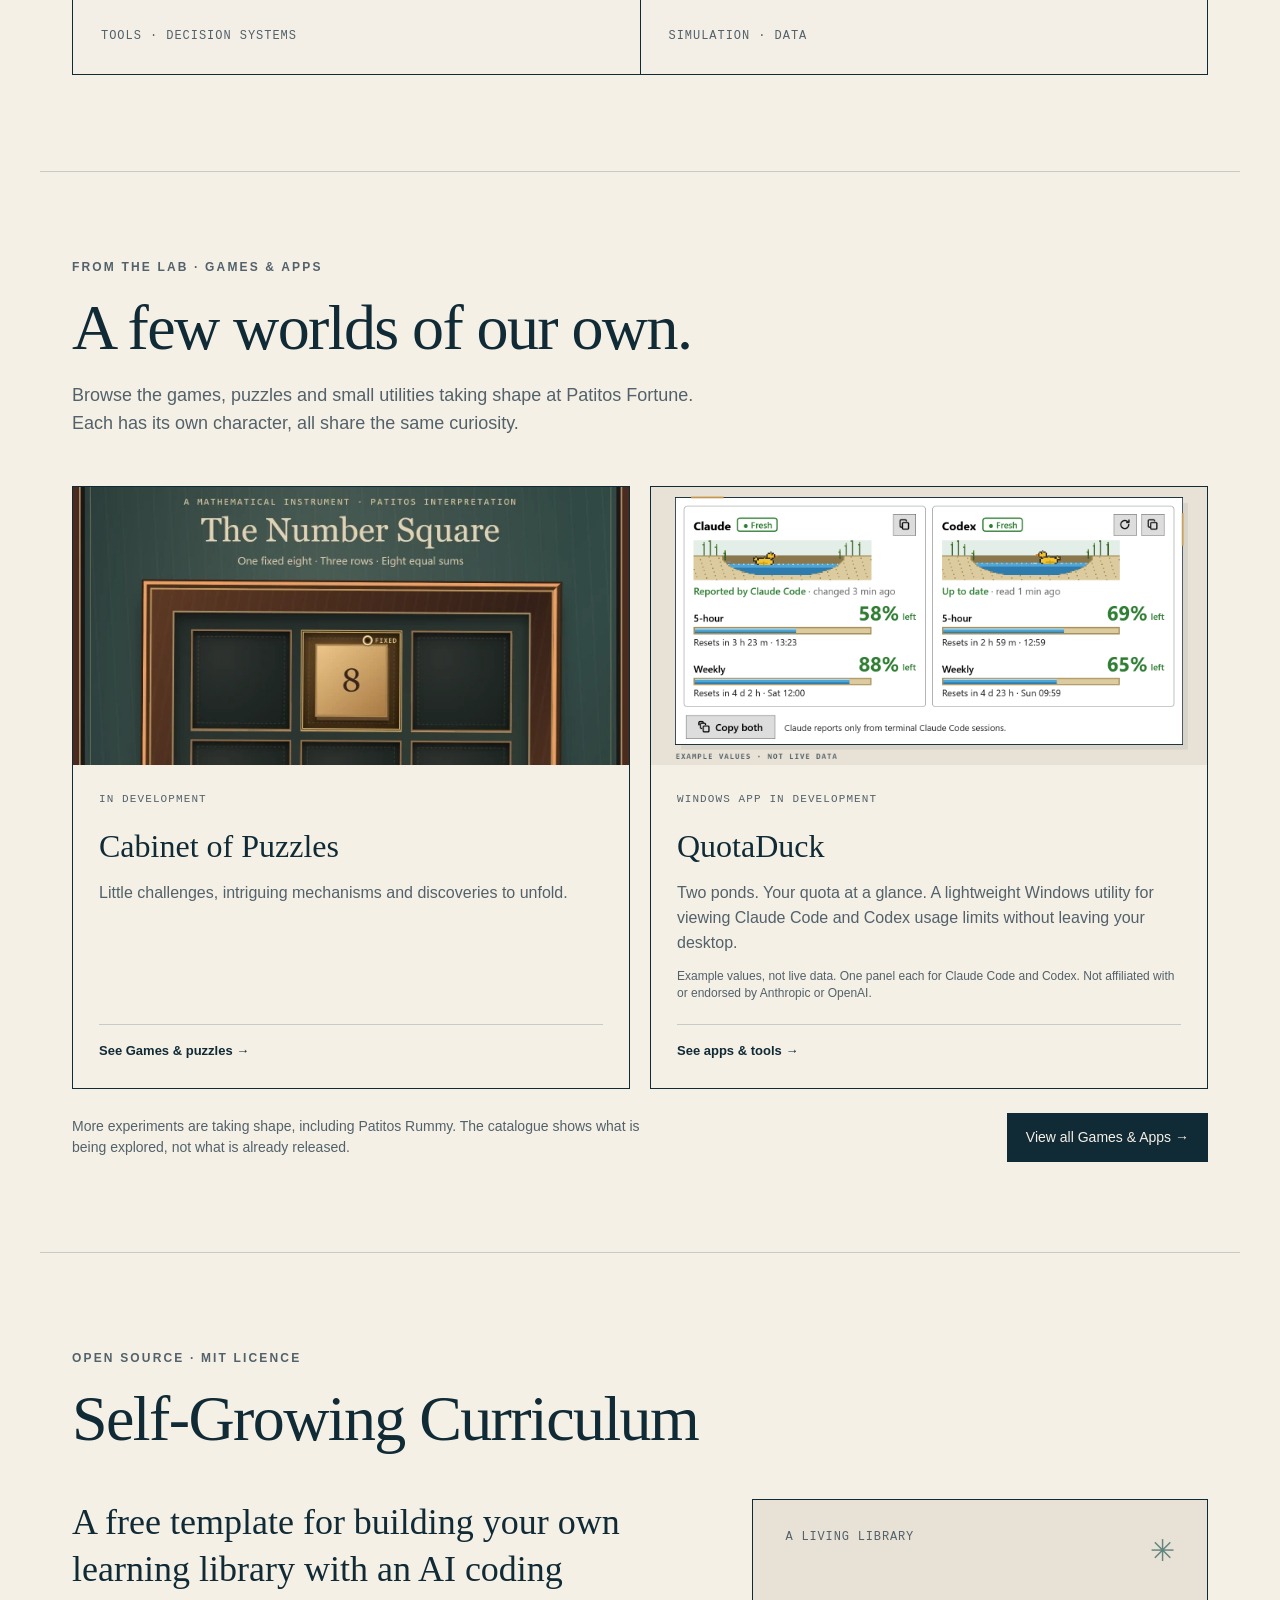
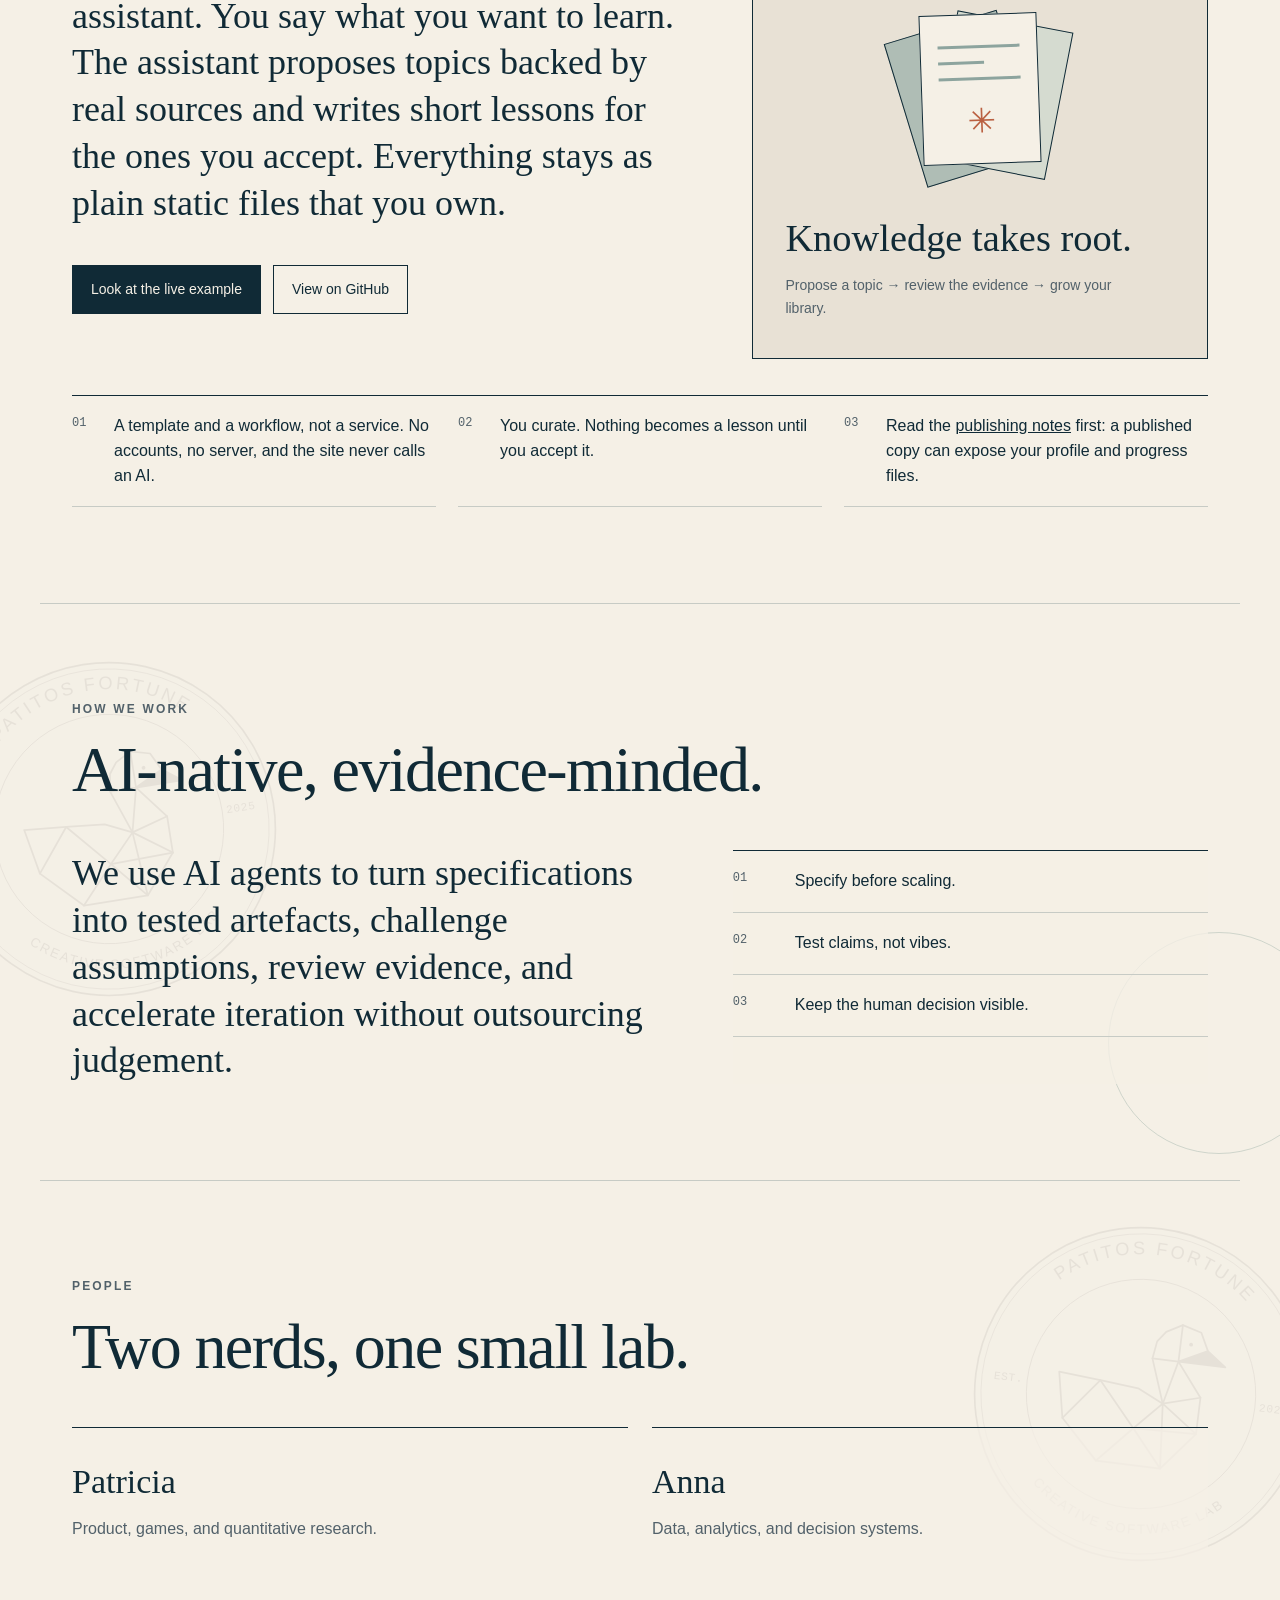
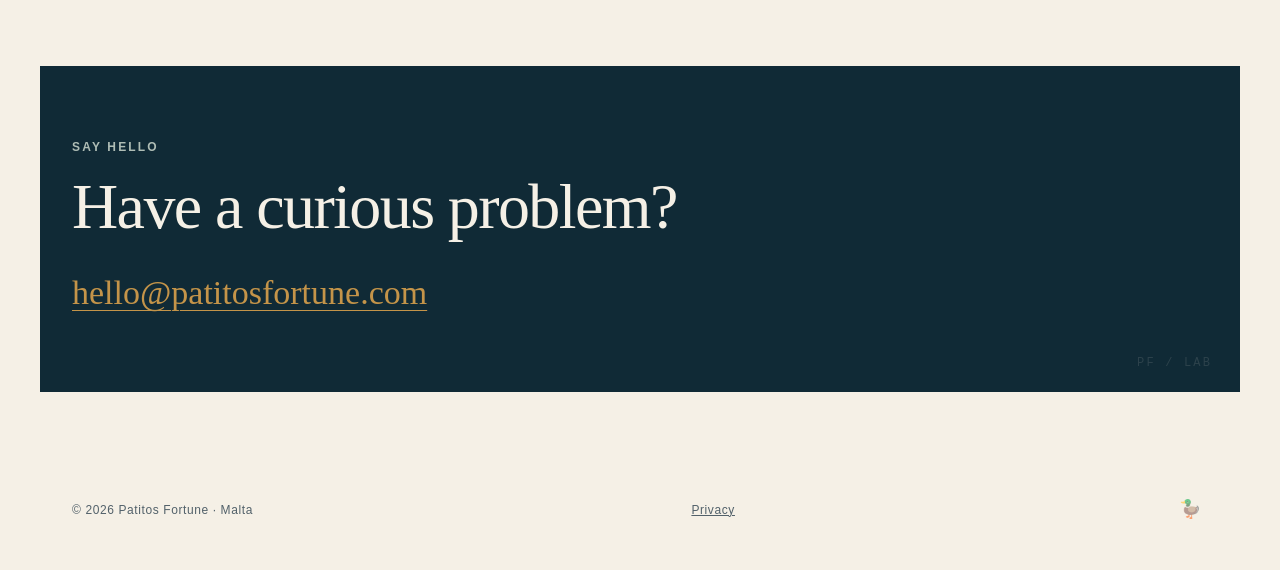
==== commit 79dbbfd9: "PS-WEB-001 pass 2: shorten the QuotaDuck note and mark the phone image - Both pages now use the same" ====
--- a/index.html
+++ b/index.html
@@ -160,7 +160,7 @@
                         <span class="feature-meta">Windows app in development</span>
                         <h3>QuotaDuck</h3>
                         <p>Two ponds. Your quota at a glance. A lightweight Windows utility for viewing Claude Code and Codex usage limits without leaving your desktop.</p>
-                        <p class="feature-note">Preview shows example values, not live data. The app has one panel each for Claude Code and Codex. QuotaDuck is an independent project, not affiliated with or endorsed by Anthropic or OpenAI.</p>
+                        <p class="feature-note">Example values, not live data. One panel each for Claude Code and Codex. Not affiliated with or endorsed by Anthropic or OpenAI.</p>
                         <span class="feature-action">See apps &amp; tools <span aria-hidden="true">→</span></span>
                     </div>
                 </a>
